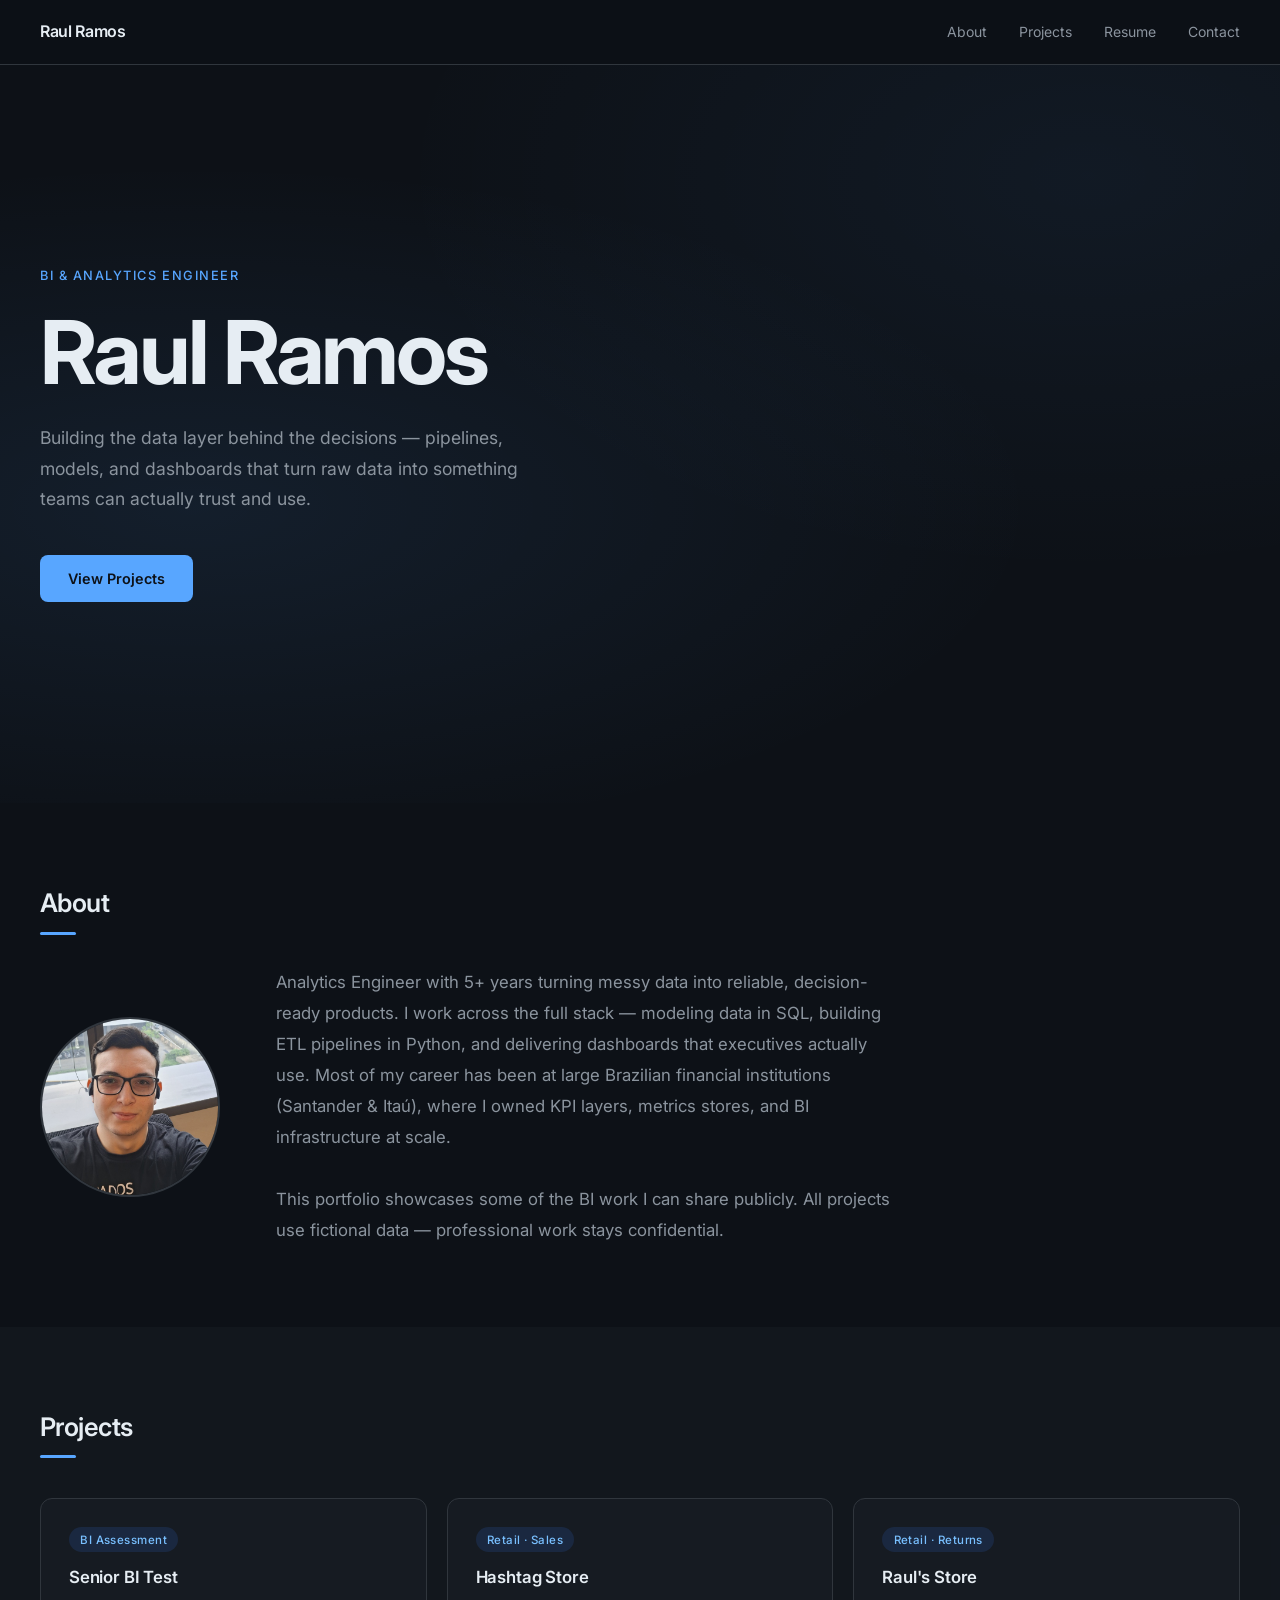
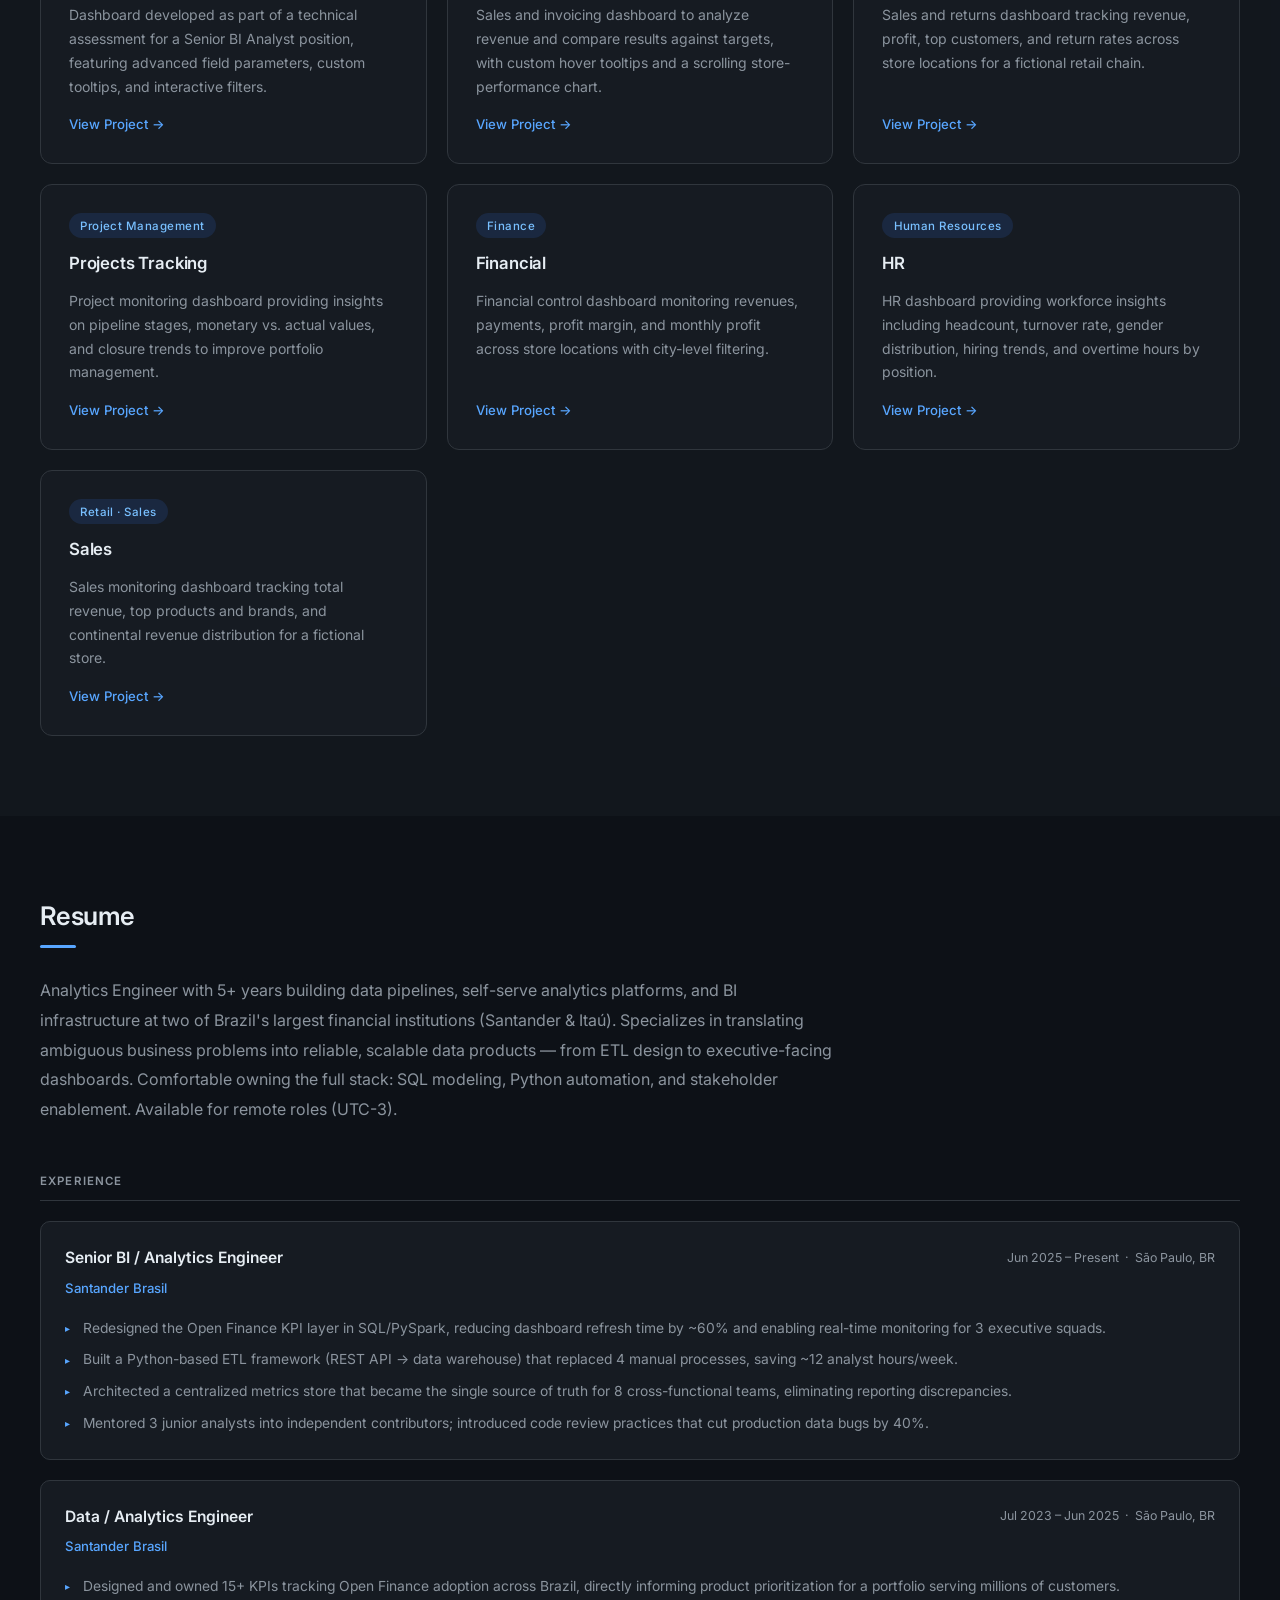
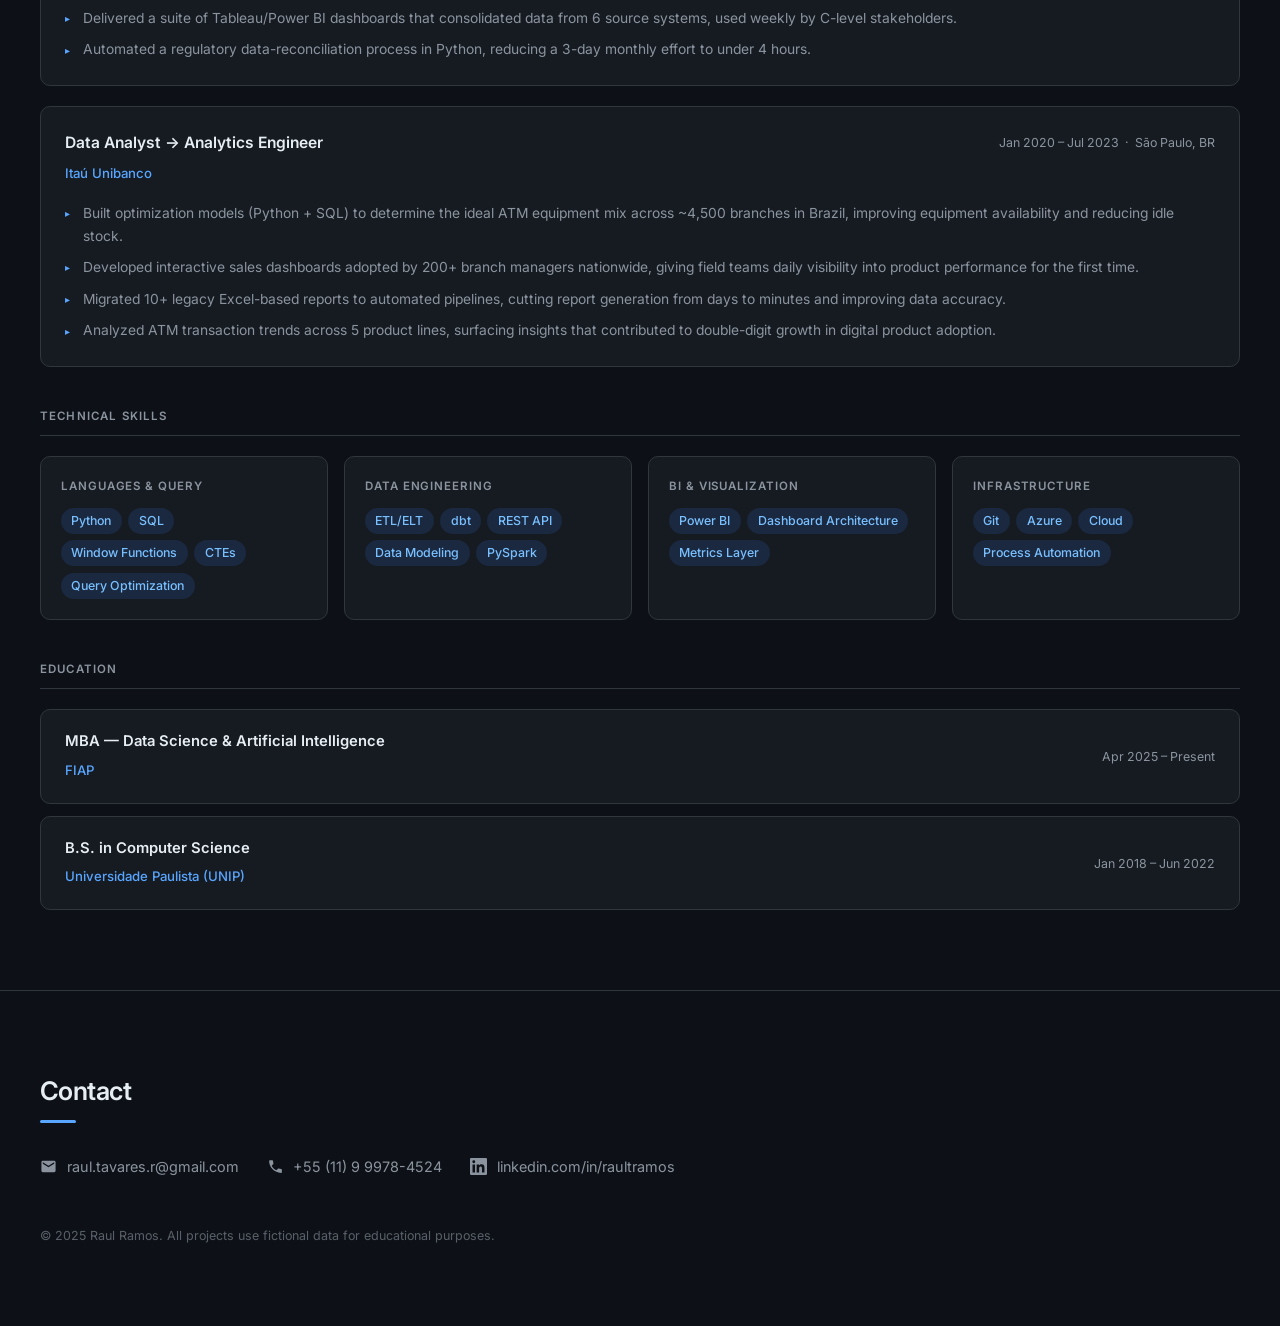
==== index.html @ 721492f2 "Initial portfolio commit" ====
<!DOCTYPE html>
<html lang="en">
<head>
    <meta charset="UTF-8">
    <meta name="viewport" content="width=device-width, initial-scale=1.0">
    <title>Raul Ramos | Data Analyst Portfolio</title>
    <link rel="stylesheet" href="styles.css">
    <link rel="preconnect" href="https://fonts.googleapis.com">
    <link rel="preconnect" href="https://fonts.gstatic.com" crossorigin>
    <link href="https://fonts.googleapis.com/css2?family=Inter:wght@300;400;500;600;700&display=swap" rel="stylesheet">
</head>
<body>

<nav class="navbar">
    <div class="nav-container">
        <a href="index.html" class="nav-logo">Raul Ramos</a>
        <ul class="nav-links">
            <li><a href="#about">About</a></li>
            <li><a href="#projects">Projects</a></li>
            <li><a href="#resume">Resume</a></li>
            <li><a href="#contact">Contact</a></li>
        </ul>
    </div>
</nav>

<section class="hero">
    <div class="hero-content">
        <p class="hero-eyebrow">BI & Analytics Engineer</p>
        <h1 class="hero-title">Raul Ramos</h1>
        <p class="hero-description">
            Building the data layer behind the decisions — pipelines, models, and dashboards
            that turn raw data into something teams can actually trust and use.
        </p>
        <a href="#projects" class="btn-primary">View Projects</a>
    </div>
</section>

<section id="about" class="section">
    <div class="container">
        <h2 class="section-title">About</h2>
        <div class="about-layout">
            <img src="photo.jpg" alt="Raul Ramos" class="about-photo">
            <p class="about-text">
                Analytics Engineer with 5+ years turning messy data into reliable, decision-ready
                products. I work across the full stack — modeling data in SQL, building ETL pipelines
                in Python, and delivering dashboards that executives actually use. Most of my career
                has been at large Brazilian financial institutions (Santander &amp; Itaú), where I
                owned KPI layers, metrics stores, and BI infrastructure at scale.<br><br>
                This portfolio showcases some of the BI work I can share publicly. All projects use
                fictional data — professional work stays confidential.
            </p>
        </div>
    </div>
</section>

<section id="projects" class="section section-alt">
    <div class="container">
        <h2 class="section-title">Projects</h2>
        <div class="projects-grid">

            <a href="projects/senior-bi-test.html" class="project-card">
                <span class="card-tag">BI Assessment</span>
                <h3>Senior BI Test</h3>
                <p>Dashboard developed as part of a technical assessment for a Senior BI Analyst position, featuring advanced field parameters, custom tooltips, and interactive filters.</p>
                <span class="card-link">View Project →</span>
            </a>

            <a href="projects/hashtag-store.html" class="project-card">
                <span class="card-tag">Retail · Sales</span>
                <h3>Hashtag Store</h3>
                <p>Sales and invoicing dashboard to analyze revenue and compare results against targets, with custom hover tooltips and a scrolling store-performance chart.</p>
                <span class="card-link">View Project →</span>
            </a>

            <a href="projects/rauls-store.html" class="project-card">
                <span class="card-tag">Retail · Returns</span>
                <h3>Raul's Store</h3>
                <p>Sales and returns dashboard tracking revenue, profit, top customers, and return rates across store locations for a fictional retail chain.</p>
                <span class="card-link">View Project →</span>
            </a>

            <a href="projects/projects-tracking.html" class="project-card">
                <span class="card-tag">Project Management</span>
                <h3>Projects Tracking</h3>
                <p>Project monitoring dashboard providing insights on pipeline stages, monetary vs. actual values, and closure trends to improve portfolio management.</p>
                <span class="card-link">View Project →</span>
            </a>

            <a href="projects/financial.html" class="project-card">
                <span class="card-tag">Finance</span>
                <h3>Financial</h3>
                <p>Financial control dashboard monitoring revenues, payments, profit margin, and monthly profit across store locations with city-level filtering.</p>
                <span class="card-link">View Project →</span>
            </a>

            <a href="projects/hr.html" class="project-card">
                <span class="card-tag">Human Resources</span>
                <h3>HR</h3>
                <p>HR dashboard providing workforce insights including headcount, turnover rate, gender distribution, hiring trends, and overtime hours by position.</p>
                <span class="card-link">View Project →</span>
            </a>

            <a href="projects/sales.html" class="project-card">
                <span class="card-tag">Retail · Sales</span>
                <h3>Sales</h3>
                <p>Sales monitoring dashboard tracking total revenue, top products and brands, and continental revenue distribution for a fictional store.</p>
                <span class="card-link">View Project →</span>
            </a>

        </div>
    </div>
</section>

<section id="resume" class="section">
    <div class="container">
        <h2 class="section-title">Resume</h2>

        <p class="resume-summary">
            Analytics Engineer with 5+ years building data pipelines, self-serve analytics platforms, and BI infrastructure
            at two of Brazil's largest financial institutions (Santander &amp; Itaú). Specializes in translating ambiguous
            business problems into reliable, scalable data products — from ETL design to executive-facing dashboards.
            Comfortable owning the full stack: SQL modeling, Python automation, and stakeholder enablement.
            Available for remote roles (UTC-3).
        </p>

        <h3 class="resume-subtitle">Experience</h3>
        <div class="timeline">

            <div class="timeline-item">
                <div class="timeline-header">
                    <div>
                        <h4 class="timeline-role">Senior BI / Analytics Engineer</h4>
                        <span class="timeline-company">Santander Brasil</span>
                    </div>
                    <span class="timeline-date">Jun 2025 – Present &nbsp;·&nbsp; São Paulo, BR</span>
                </div>
                <ul class="timeline-bullets">
                    <li>Redesigned the Open Finance KPI layer in SQL/PySpark, reducing dashboard refresh time by ~60% and enabling real-time monitoring for 3 executive squads.</li>
                    <li>Built a Python-based ETL framework (REST API → data warehouse) that replaced 4 manual processes, saving ~12 analyst hours/week.</li>
                    <li>Architected a centralized metrics store that became the single source of truth for 8 cross-functional teams, eliminating reporting discrepancies.</li>
                    <li>Mentored 3 junior analysts into independent contributors; introduced code review practices that cut production data bugs by 40%.</li>
                </ul>
            </div>

            <div class="timeline-item">
                <div class="timeline-header">
                    <div>
                        <h4 class="timeline-role">Data / Analytics Engineer</h4>
                        <span class="timeline-company">Santander Brasil</span>
                    </div>
                    <span class="timeline-date">Jul 2023 – Jun 2025 &nbsp;·&nbsp; São Paulo, BR</span>
                </div>
                <ul class="timeline-bullets">
                    <li>Designed and owned 15+ KPIs tracking Open Finance adoption across Brazil, directly informing product prioritization for a portfolio serving millions of customers.</li>
                    <li>Delivered a suite of Tableau/Power BI dashboards that consolidated data from 6 source systems, used weekly by C-level stakeholders.</li>
                    <li>Automated a regulatory data-reconciliation process in Python, reducing a 3-day monthly effort to under 4 hours.</li>
                </ul>
            </div>

            <div class="timeline-item">
                <div class="timeline-header">
                    <div>
                        <h4 class="timeline-role">Data Analyst → Analytics Engineer</h4>
                        <span class="timeline-company">Itaú Unibanco</span>
                    </div>
                    <span class="timeline-date">Jan 2020 – Jul 2023 &nbsp;·&nbsp; São Paulo, BR</span>
                </div>
                <ul class="timeline-bullets">
                    <li>Built optimization models (Python + SQL) to determine the ideal ATM equipment mix across ~4,500 branches in Brazil, improving equipment availability and reducing idle stock.</li>
                    <li>Developed interactive sales dashboards adopted by 200+ branch managers nationwide, giving field teams daily visibility into product performance for the first time.</li>
                    <li>Migrated 10+ legacy Excel-based reports to automated pipelines, cutting report generation from days to minutes and improving data accuracy.</li>
                    <li>Analyzed ATM transaction trends across 5 product lines, surfacing insights that contributed to double-digit growth in digital product adoption.</li>
                </ul>
            </div>

        </div>

        <h3 class="resume-subtitle">Technical Skills</h3>
        <div class="skills-grid">
            <div class="skill-category">
                <span class="skill-label">Languages & Query</span>
                <div class="skill-tags">
                    <span class="skill-tag">Python</span>
                    <span class="skill-tag">SQL</span>
                    <span class="skill-tag">Window Functions</span>
                    <span class="skill-tag">CTEs</span>
                    <span class="skill-tag">Query Optimization</span>
                </div>
            </div>
            <div class="skill-category">
                <span class="skill-label">Data Engineering</span>
                <div class="skill-tags">
                    <span class="skill-tag">ETL/ELT</span>
                    <span class="skill-tag">dbt</span>
                    <span class="skill-tag">REST API</span>
                    <span class="skill-tag">Data Modeling</span>
                    <span class="skill-tag">PySpark</span>
                </div>
            </div>
            <div class="skill-category">
                <span class="skill-label">BI & Visualization</span>
                <div class="skill-tags">
                    <span class="skill-tag">Power BI</span>
                    <span class="skill-tag">Dashboard Architecture</span>
                    <span class="skill-tag">Metrics Layer</span>
                </div>
            </div>
            <div class="skill-category">
                <span class="skill-label">Infrastructure</span>
                <div class="skill-tags">
                    <span class="skill-tag">Git</span>
                    <span class="skill-tag">Azure</span>
                    <span class="skill-tag">Cloud</span>
                    <span class="skill-tag">Process Automation</span>
                </div>
            </div>
        </div>

        <h3 class="resume-subtitle">Education</h3>
        <div class="education-list">
            <div class="education-item">
                <div>
                    <h4>MBA — Data Science & Artificial Intelligence</h4>
                    <span class="timeline-company">FIAP</span>
                </div>
                <span class="timeline-date">Apr 2025 – Present</span>
            </div>
            <div class="education-item">
                <div>
                    <h4>B.S. in Computer Science</h4>
                    <span class="timeline-company">Universidade Paulista (UNIP)</span>
                </div>
                <span class="timeline-date">Jan 2018 – Jun 2022</span>
            </div>
        </div>

    </div>
</section>

<section id="contact" class="contact-section">
    <div class="container">
        <h2 class="section-title">Contact</h2>
        <div class="contact-links">

            <a href="mailto:raul.tavares.r@gmail.com" class="contact-item">
                <svg viewBox="0 0 24 24"><path d="M20 4H4c-1.1 0-2 .9-2 2v12c0 1.1.9 2 2 2h16c1.1 0 2-.9 2-2V6c0-1.1-.9-2-2-2zm0 4-8 5-8-5V6l8 5 8-5v2z"/></svg>
                raul.tavares.r@gmail.com
            </a>

            <a href="tel:+5511999784524" class="contact-item">
                <svg viewBox="0 0 24 24"><path d="M6.62 10.79c1.44 2.83 3.76 5.14 6.59 6.59l2.2-2.2c.27-.27.67-.36 1.02-.24 1.12.37 2.33.57 3.57.57.55 0 1 .45 1 1V20c0 .55-.45 1-1 1-9.39 0-17-7.61-17-17 0-.55.45-1 1-1h3.5c.55 0 1 .45 1 1 0 1.25.2 2.45.57 3.57.11.35.03.74-.25 1.02l-2.2 2.2z"/></svg>
                +55 (11) 9 9978-4524
            </a>

            <a href="https://www.linkedin.com/in/raultramos" target="_blank" rel="noopener" class="contact-item">
                <svg viewBox="0 0 24 24"><path d="M20.447 20.452h-3.554v-5.569c0-1.328-.027-3.037-1.852-3.037-1.853 0-2.136 1.445-2.136 2.939v5.667H9.351V9h3.414v1.561h.046c.477-.9 1.637-1.85 3.37-1.85 3.601 0 4.267 2.37 4.267 5.455v6.286zM5.337 7.433a2.062 2.062 0 0 1-2.063-2.065 2.064 2.064 0 1 1 2.063 2.065zm1.782 13.019H3.555V9h3.564v11.452zM22.225 0H1.771C.792 0 0 .774 0 1.729v20.542C0 23.227.792 24 1.771 24h20.451C23.2 24 24 23.227 24 22.271V1.729C24 .774 23.2 0 22.222 0h.003z"/></svg>
                linkedin.com/in/raultramos
            </a>

        </div>
        <p class="footer-copy">© 2025 Raul Ramos. All projects use fictional data for educational purposes.</p>
    </div>
</section>

</body>
</html>
---- styles.css ----
:root {
    --bg: #0d1117;
    --bg-card: #161b22;
    --bg-card-hover: #1c2128;
    --accent: #58a6ff;
    --accent-glow: rgba(88, 166, 255, 0.12);
    --text: #e6edf3;
    --text-muted: #8b949e;
    --border: #30363d;
    --tag-bg: #1a2840;
    --tag-text: #79c0ff;
}

* { margin: 0; padding: 0; box-sizing: border-box; }

body {
    background: var(--bg);
    color: var(--text);
    font-family: 'Inter', -apple-system, BlinkMacSystemFont, sans-serif;
    line-height: 1.6;
}

/* ── Navbar ── */
.navbar {
    position: sticky;
    top: 0;
    z-index: 100;
    background: rgba(13, 17, 23, 0.88);
    backdrop-filter: blur(14px);
    border-bottom: 1px solid var(--border);
    padding: 0 2rem;
}

.nav-container {
    max-width: 1200px;
    margin: 0 auto;
    display: flex;
    align-items: center;
    justify-content: space-between;
    height: 64px;
}

.nav-logo {
    font-size: 1rem;
    font-weight: 600;
    color: var(--text);
    text-decoration: none;
    letter-spacing: -0.02em;
}

.nav-links { display: flex; gap: 2rem; list-style: none; }

.nav-links a {
    color: var(--text-muted);
    text-decoration: none;
    font-size: 0.875rem;
    transition: color 0.2s;
}
.nav-links a:hover { color: var(--text); }

/* ── Hero ── */
.hero {
    min-height: 82vh;
    display: flex;
    align-items: center;
    padding: 5rem 2rem;
    background:
        radial-gradient(ellipse at 15% 60%, rgba(88,166,255,0.09) 0%, transparent 55%),
        radial-gradient(ellipse at 85% 15%, rgba(88,166,255,0.06) 0%, transparent 45%);
}

.hero-content { max-width: 1200px; margin: 0 auto; width: 100%; }

.hero-eyebrow {
    color: var(--accent);
    font-size: 0.8rem;
    font-weight: 500;
    letter-spacing: 0.12em;
    text-transform: uppercase;
    margin-bottom: 1.25rem;
}

.hero-title {
    font-size: clamp(2.8rem, 7vw, 5.5rem);
    font-weight: 700;
    letter-spacing: -0.035em;
    line-height: 1.05;
    margin-bottom: 1.5rem;
}

.hero-description {
    color: var(--text-muted);
    font-size: 1.1rem;
    max-width: 520px;
    line-height: 1.75;
    margin-bottom: 2.5rem;
}

.btn-primary {
    display: inline-block;
    background: var(--accent);
    color: #0d1117;
    padding: 0.75rem 1.75rem;
    border-radius: 8px;
    font-weight: 600;
    text-decoration: none;
    font-size: 0.9rem;
    transition: opacity 0.2s, transform 0.2s;
}
.btn-primary:hover { opacity: 0.85; transform: translateY(-2px); }

/* ── Sections ── */
.section { padding: 5rem 2rem; }
.section-alt { background: rgba(22, 27, 34, 0.6); }

.container { max-width: 1200px; margin: 0 auto; }

.section-title {
    font-size: 1.6rem;
    font-weight: 600;
    letter-spacing: -0.02em;
    margin-bottom: 0.6rem;
}

.section-title::after {
    content: '';
    display: block;
    width: 36px;
    height: 3px;
    background: var(--accent);
    margin-top: 0.5rem;
    border-radius: 2px;
}

.about-layout {
    display: flex;
    align-items: center;
    gap: 3.5rem;
    margin-top: 2rem;
}

.about-photo {
    width: 180px;
    height: 180px;
    border-radius: 50%;
    object-fit: cover;
    object-position: center 30%;
    border: 2px solid var(--border);
    flex-shrink: 0;
}

.about-text {
    color: var(--text-muted);
    font-size: 1.05rem;
    max-width: 620px;
    line-height: 1.85;
}

@media (max-width: 600px) {
    .about-layout { flex-direction: column; gap: 1.5rem; }
    .about-photo { width: 140px; height: 140px; }
}

/* ── Projects Grid ── */
.projects-grid {
    display: grid;
    grid-template-columns: repeat(auto-fill, minmax(340px, 1fr));
    gap: 1.25rem;
    margin-top: 2.5rem;
}

.project-card {
    background: var(--bg-card);
    border: 1px solid var(--border);
    border-radius: 12px;
    padding: 1.75rem;
    text-decoration: none;
    color: inherit;
    display: flex;
    flex-direction: column;
    gap: 0.75rem;
    transition: border-color 0.2s, background 0.2s, transform 0.2s, box-shadow 0.2s;
}
.project-card:hover {
    border-color: var(--accent);
    background: var(--bg-card-hover);
    transform: translateY(-3px);
    box-shadow: 0 8px 32px var(--accent-glow);
}

.card-tag {
    display: inline-block;
    background: var(--tag-bg);
    color: var(--tag-text);
    font-size: 0.72rem;
    font-weight: 500;
    padding: 0.2rem 0.7rem;
    border-radius: 20px;
    letter-spacing: 0.04em;
    width: fit-content;
}

.project-card h3 {
    font-size: 1.05rem;
    font-weight: 600;
    letter-spacing: -0.01em;
}

.project-card p {
    color: var(--text-muted);
    font-size: 0.875rem;
    line-height: 1.7;
    flex: 1;
}

.card-link {
    color: var(--accent);
    font-size: 0.825rem;
    font-weight: 500;
    margin-top: 0.25rem;
}

/* ── Contact / Footer ── */
.contact-section {
    padding: 5rem 2rem;
    border-top: 1px solid var(--border);
}

.contact-links {
    display: flex;
    gap: 1.75rem;
    flex-wrap: wrap;
    margin-top: 2rem;
}

.contact-item {
    display: flex;
    align-items: center;
    gap: 0.6rem;
    color: var(--text-muted);
    text-decoration: none;
    font-size: 0.9rem;
    transition: color 0.2s;
}
.contact-item:hover { color: var(--accent); }

.contact-item svg { width: 17px; height: 17px; fill: currentColor; flex-shrink: 0; }

.footer-copy {
    margin-top: 3rem;
    color: var(--text-muted);
    font-size: 0.78rem;
    opacity: 0.6;
}

/* ── Project Pages ── */
.project-hero {
    padding: 3.5rem 2rem 3rem;
    border-bottom: 1px solid var(--border);
}

.back-link {
    display: inline-flex;
    align-items: center;
    gap: 0.4rem;
    color: var(--text-muted);
    text-decoration: none;
    font-size: 0.825rem;
    margin-bottom: 2rem;
    transition: color 0.2s;
}
.back-link:hover { color: var(--accent); }

.project-tags { display: flex; gap: 0.5rem; flex-wrap: wrap; margin-bottom: 1rem; }

.project-title {
    font-size: clamp(1.75rem, 4vw, 3rem);
    font-weight: 700;
    letter-spacing: -0.03em;
    line-height: 1.15;
    margin-bottom: 1.25rem;
}

.project-description {
    color: var(--text-muted);
    font-size: 1rem;
    max-width: 680px;
    line-height: 1.8;
}

.features-section { padding: 3rem 2rem; }

.features-grid {
    display: grid;
    grid-template-columns: repeat(auto-fill, minmax(230px, 1fr));
    gap: 0.75rem;
    margin-top: 1.5rem;
}

.feature-item {
    background: var(--bg-card);
    border: 1px solid var(--border);
    border-radius: 8px;
    padding: 0.875rem 1.25rem;
    font-size: 0.855rem;
    color: var(--text-muted);
    display: flex;
    align-items: center;
    gap: 0.75rem;
}

.feature-dot {
    width: 6px;
    height: 6px;
    background: var(--accent);
    border-radius: 50%;
    flex-shrink: 0;
}

.dashboard-section { padding: 3rem 2rem 5rem; }

.dashboard-wrapper {
    width: 100%;
    background: var(--bg-card);
    border: 1px solid var(--border);
    border-radius: 12px;
    overflow: hidden;
    margin-top: 1.5rem;
}

.dashboard-wrapper iframe {
    width: 100%;
    height: 720px;
    border: none;
    display: block;
}

/* ── Responsive ── */
/* ── Site Footer (project pages) ── */
.site-footer {
    padding: 2.5rem 2rem;
    border-top: 1px solid var(--border);
}

.footer-links {
    display: flex;
    gap: 1.75rem;
    flex-wrap: wrap;
    margin-bottom: 1rem;
}

/* ── Resume ── */
.resume-summary {
    color: var(--text-muted);
    font-size: 1rem;
    line-height: 1.85;
    max-width: 800px;
    margin: 1.75rem 0 3rem;
}

.resume-subtitle {
    font-size: 0.72rem;
    font-weight: 600;
    color: var(--text-muted);
    text-transform: uppercase;
    letter-spacing: 0.1em;
    margin: 2.5rem 0 1.25rem;
    padding-bottom: 0.6rem;
    border-bottom: 1px solid var(--border);
}

.timeline { display: flex; flex-direction: column; gap: 1.25rem; }

.timeline-item {
    background: var(--bg-card);
    border: 1px solid var(--border);
    border-radius: 10px;
    padding: 1.5rem;
}

.timeline-header {
    display: flex;
    justify-content: space-between;
    align-items: flex-start;
    gap: 1rem;
    margin-bottom: 1rem;
    flex-wrap: wrap;
}

.timeline-role {
    font-size: 0.975rem;
    font-weight: 600;
    margin-bottom: 0.25rem;
}

.timeline-company {
    color: var(--accent);
    font-size: 0.825rem;
    font-weight: 500;
}

.timeline-date {
    color: var(--text-muted);
    font-size: 0.775rem;
    white-space: nowrap;
    padding-top: 0.1rem;
}

.timeline-bullets {
    list-style: none;
    display: flex;
    flex-direction: column;
    gap: 0.55rem;
}

.timeline-bullets li {
    color: var(--text-muted);
    font-size: 0.865rem;
    line-height: 1.65;
    padding-left: 1.1rem;
    position: relative;
}

.timeline-bullets li::before {
    content: '▸';
    position: absolute;
    left: 0;
    color: var(--accent);
    font-size: 0.65rem;
    top: 0.2rem;
}

.skills-grid {
    display: grid;
    grid-template-columns: repeat(auto-fill, minmax(260px, 1fr));
    gap: 1rem;
}

.skill-category {
    background: var(--bg-card);
    border: 1px solid var(--border);
    border-radius: 10px;
    padding: 1.25rem;
}

.skill-label {
    display: block;
    font-size: 0.72rem;
    font-weight: 600;
    color: var(--text-muted);
    text-transform: uppercase;
    letter-spacing: 0.08em;
    margin-bottom: 0.75rem;
}

.skill-tags { display: flex; flex-wrap: wrap; gap: 0.4rem; }

.skill-tag {
    background: var(--tag-bg);
    color: var(--tag-text);
    font-size: 0.775rem;
    font-weight: 500;
    padding: 0.2rem 0.65rem;
    border-radius: 20px;
}

.education-list { display: flex; flex-direction: column; gap: 0.75rem; }

.education-item {
    background: var(--bg-card);
    border: 1px solid var(--border);
    border-radius: 10px;
    padding: 1.25rem 1.5rem;
    display: flex;
    justify-content: space-between;
    align-items: center;
    flex-wrap: wrap;
    gap: 0.5rem;
}

.education-item h4 {
    font-size: 0.925rem;
    font-weight: 600;
    margin-bottom: 0.2rem;
}

/* ── Responsive ── */
@media (max-width: 768px) {
    .nav-links { display: none; }
    .projects-grid { grid-template-columns: 1fr; }
    .hero { min-height: 65vh; }
    .contact-links { flex-direction: column; }
    .footer-links { flex-direction: column; }
    .dashboard-wrapper iframe { height: 480px; }
    .timeline-header { flex-direction: column; }
    .education-item { flex-direction: column; align-items: flex-start; }
}
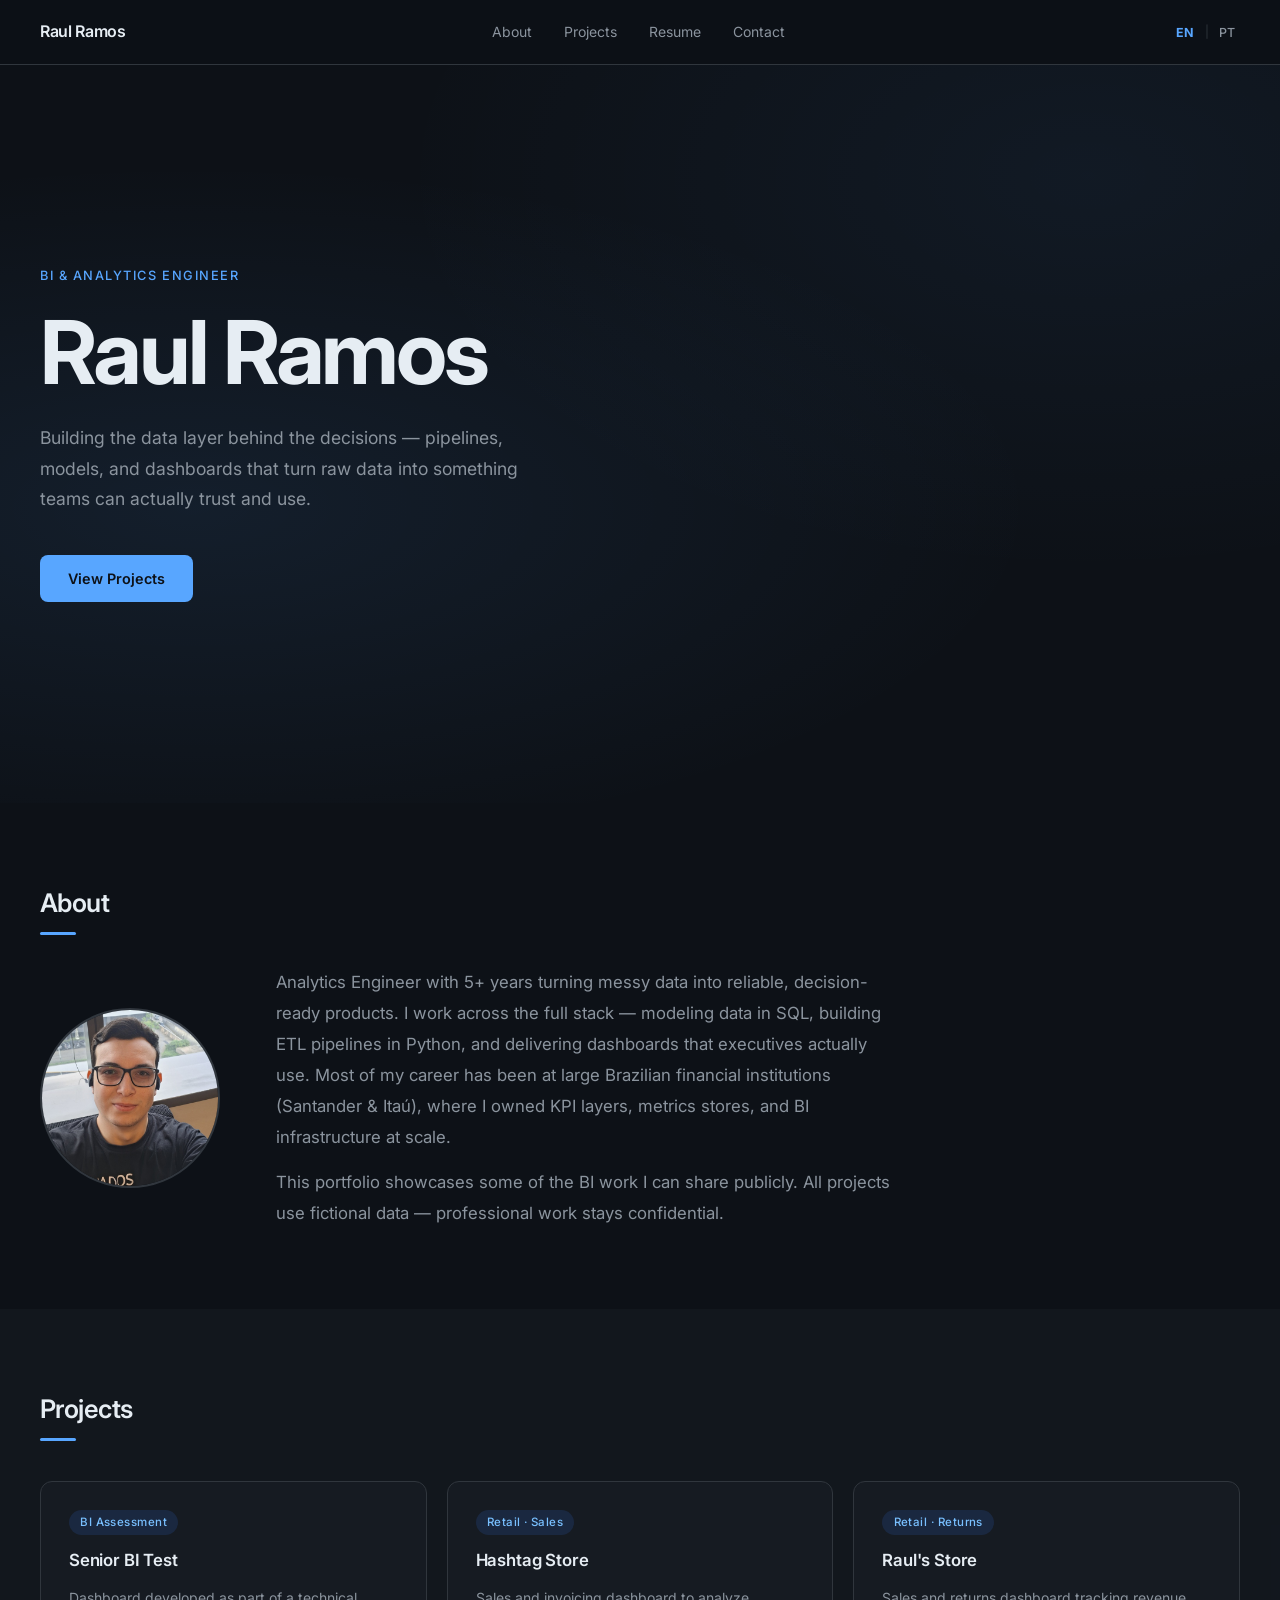
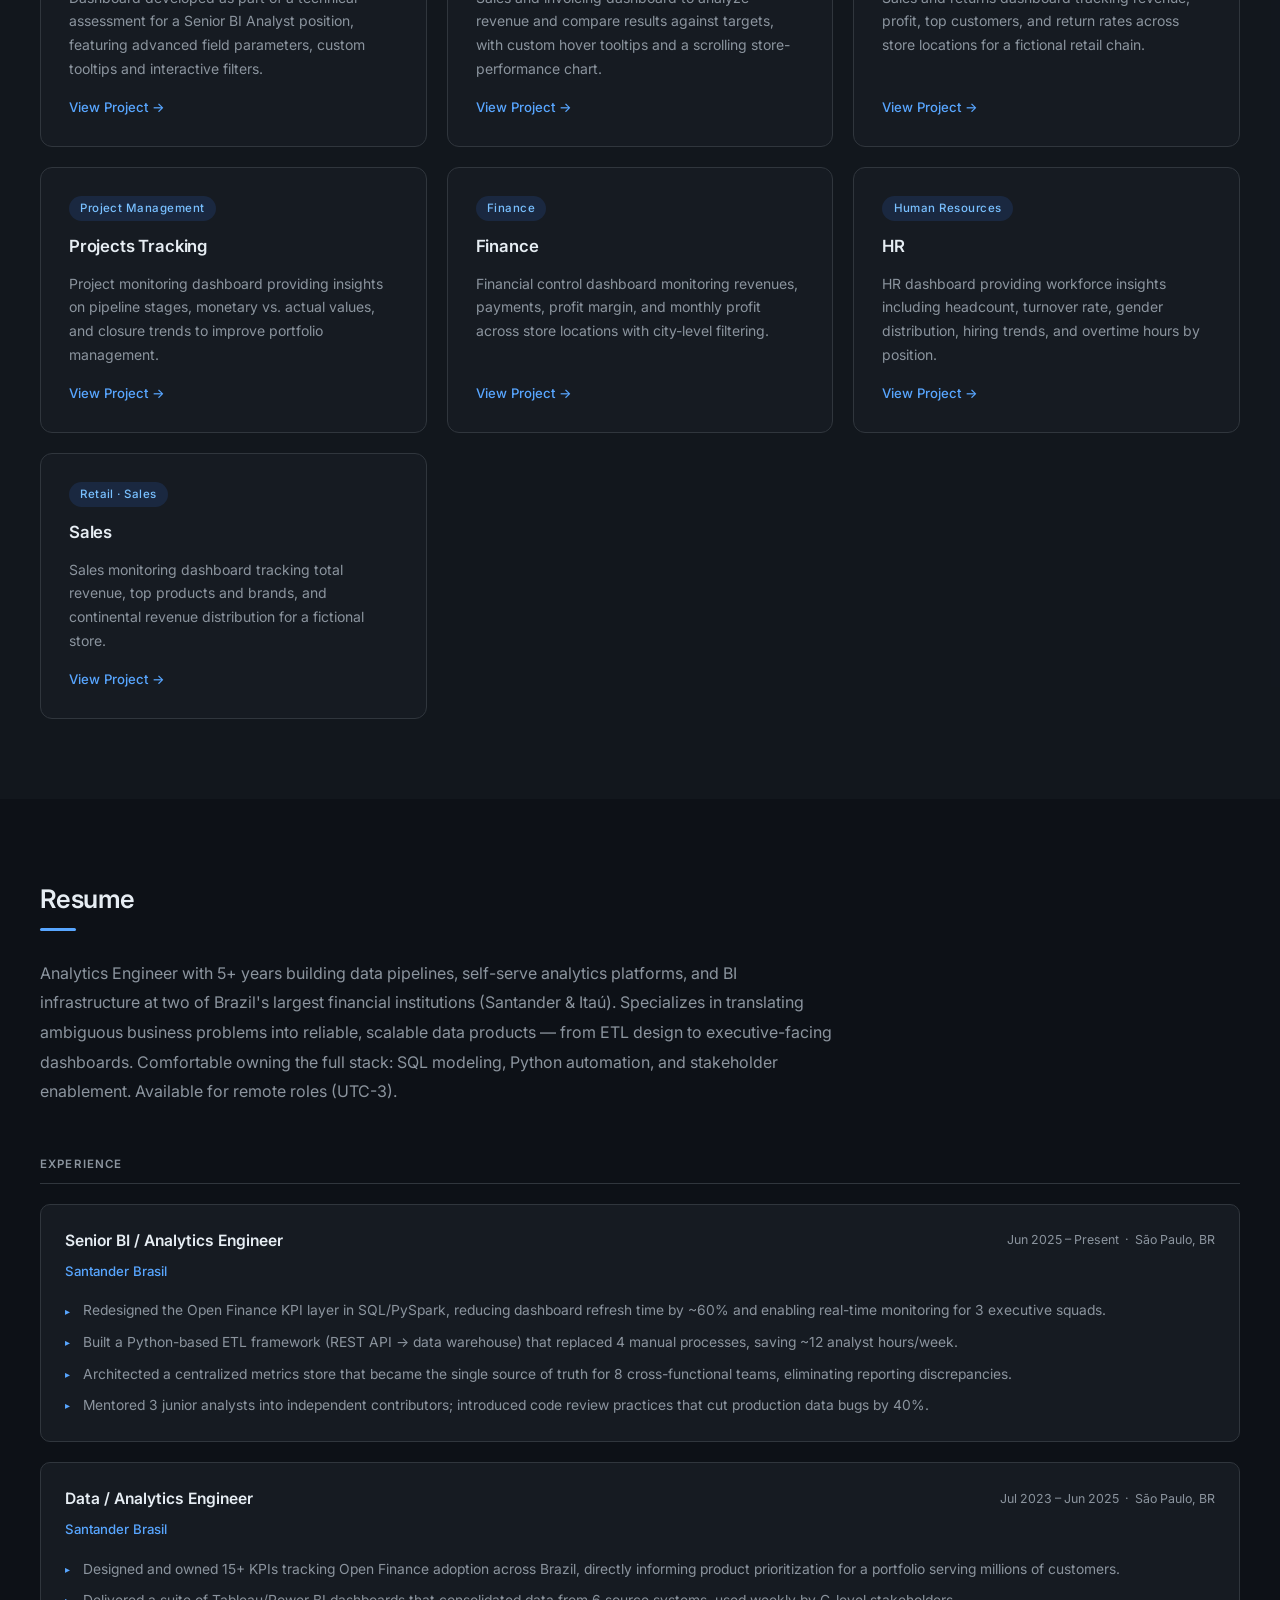
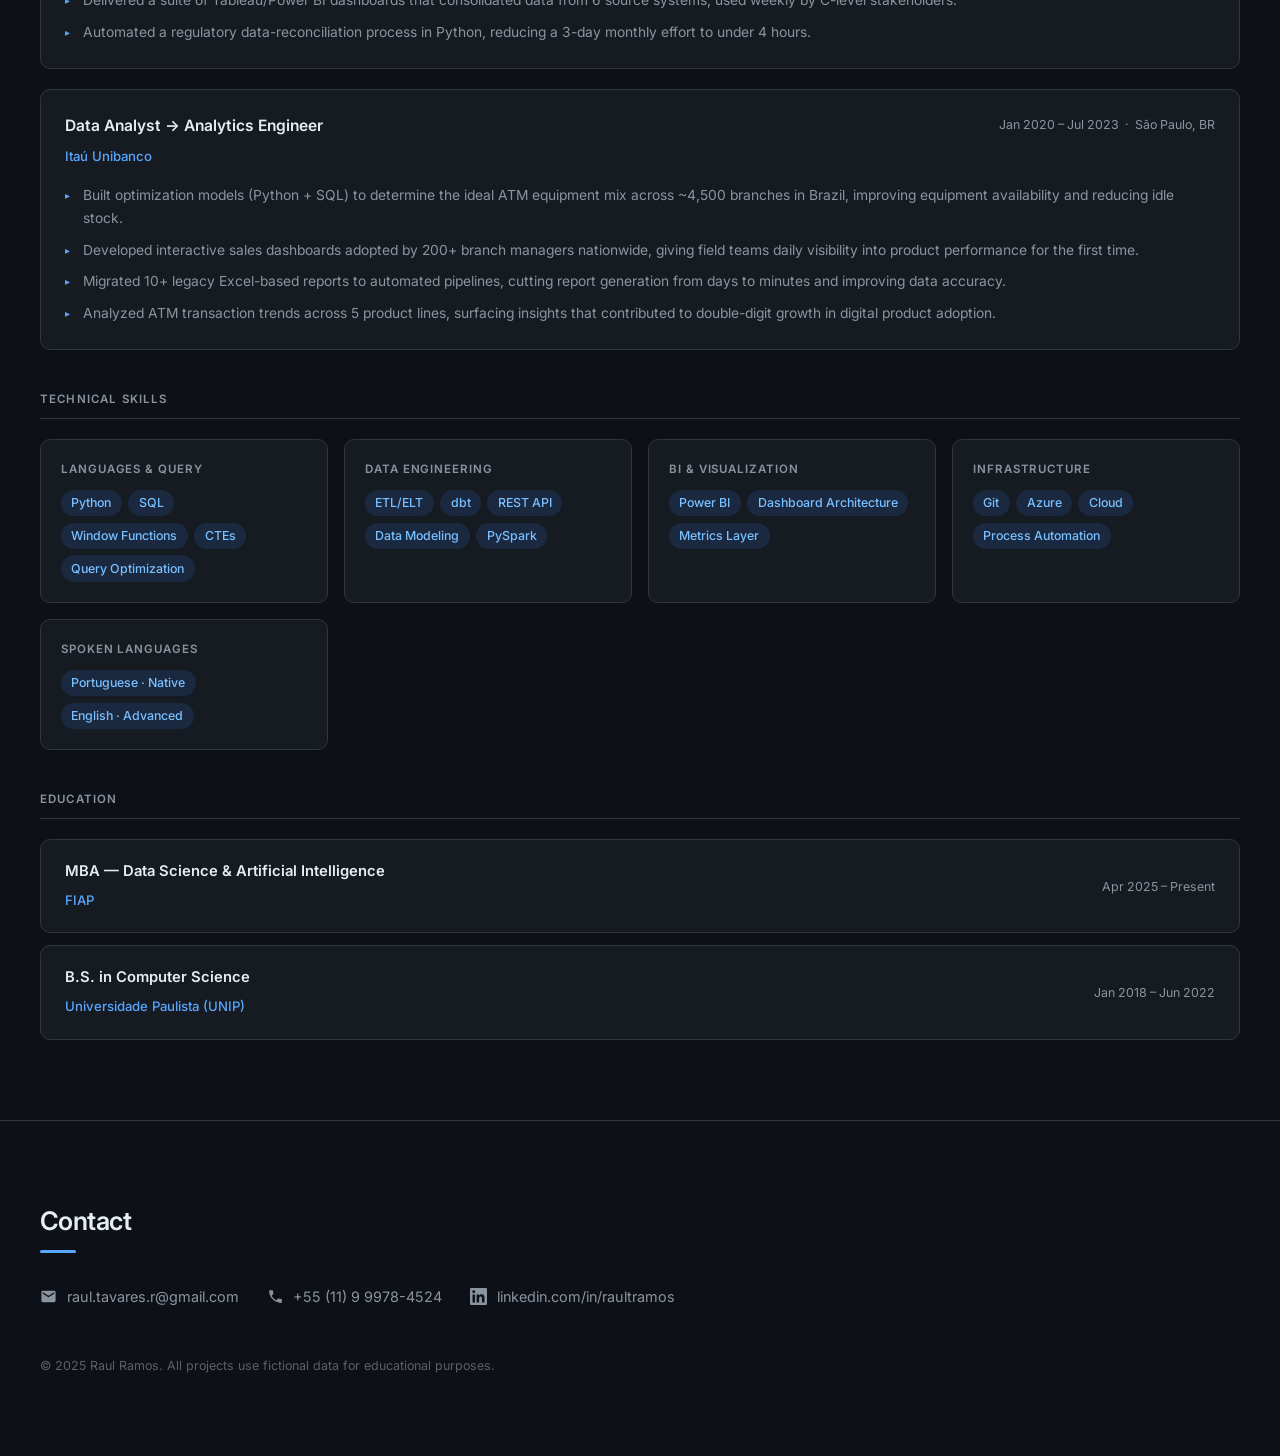
==== commit 32fdf736: "Add language switcher (EN/PT), spoken languages skill, favicon" ====
--- a/index.html
+++ b/index.html
@@ -4,6 +4,7 @@
     <meta charset="UTF-8">
     <meta name="viewport" content="width=device-width, initial-scale=1.0">
     <title>Raul Ramos | Data Analyst Portfolio</title>
+    <link rel="icon" type="image/svg+xml" href="favicon.svg">
     <link rel="stylesheet" href="styles.css">
     <link rel="preconnect" href="https://fonts.googleapis.com">
     <link rel="preconnect" href="https://fonts.gstatic.com" crossorigin>
@@ -15,96 +16,105 @@
     <div class="nav-container">
         <a href="index.html" class="nav-logo">Raul Ramos</a>
         <ul class="nav-links">
-            <li><a href="#about">About</a></li>
-            <li><a href="#projects">Projects</a></li>
-            <li><a href="#resume">Resume</a></li>
-            <li><a href="#contact">Contact</a></li>
+            <li><a href="#about" data-i18n="nav.about">About</a></li>
+            <li><a href="#projects" data-i18n="nav.projects">Projects</a></li>
+            <li><a href="#resume" data-i18n="nav.resume">Resume</a></li>
+            <li><a href="#contact" data-i18n="nav.contact">Contact</a></li>
         </ul>
+        <div class="lang-switcher">
+            <button class="lang-opt active" data-lang="en" onclick="setLang('en')">EN</button>
+            <span class="lang-sep">|</span>
+            <button class="lang-opt" data-lang="pt" onclick="setLang('pt')">PT</button>
+        </div>
     </div>
 </nav>
 
 <section class="hero">
     <div class="hero-content">
-        <p class="hero-eyebrow">BI & Analytics Engineer</p>
+        <p class="hero-eyebrow" data-i18n="hero.eyebrow">BI & Analytics Engineer</p>
         <h1 class="hero-title">Raul Ramos</h1>
-        <p class="hero-description">
+        <p class="hero-description" data-i18n="hero.description">
             Building the data layer behind the decisions — pipelines, models, and dashboards
             that turn raw data into something teams can actually trust and use.
         </p>
-        <a href="#projects" class="btn-primary">View Projects</a>
+        <a href="#projects" class="btn-primary" data-i18n="hero.cta">View Projects</a>
     </div>
 </section>
 
 <section id="about" class="section">
     <div class="container">
-        <h2 class="section-title">About</h2>
+        <h2 class="section-title" data-i18n="about.title">About</h2>
         <div class="about-layout">
             <img src="photo.jpg" alt="Raul Ramos" class="about-photo">
-            <p class="about-text">
-                Analytics Engineer with 5+ years turning messy data into reliable, decision-ready
-                products. I work across the full stack — modeling data in SQL, building ETL pipelines
-                in Python, and delivering dashboards that executives actually use. Most of my career
-                has been at large Brazilian financial institutions (Santander &amp; Itaú), where I
-                owned KPI layers, metrics stores, and BI infrastructure at scale.<br><br>
-                This portfolio showcases some of the BI work I can share publicly. All projects use
-                fictional data — professional work stays confidential.
-            </p>
+            <div class="about-body">
+                <p class="about-text" data-i18n="about.p1">
+                    Analytics Engineer with 5+ years turning messy data into reliable, decision-ready
+                    products. I work across the full stack — modeling data in SQL, building ETL pipelines
+                    in Python, and delivering dashboards that executives actually use. Most of my career
+                    has been at large Brazilian financial institutions (Santander &amp; Itaú), where I
+                    owned KPI layers, metrics stores, and BI infrastructure at scale.
+                </p>
+                <p class="about-text about-text-2" data-i18n="about.p2">
+                    This portfolio showcases some of the BI work I can share publicly. All projects use
+                    fictional data — professional work stays confidential.
+                </p>
+            </div>
         </div>
     </div>
 </section>
 
 <section id="projects" class="section section-alt">
     <div class="container">
-        <h2 class="section-title">Projects</h2>
+        <h2 class="section-title" data-i18n="projects.title">Projects</h2>
         <div class="projects-grid">
 
             <a href="projects/senior-bi-test.html" class="project-card">
-                <span class="card-tag">BI Assessment</span>
+                <span class="card-tag" data-i18n="card.sbi.tag">BI Assessment</span>
                 <h3>Senior BI Test</h3>
-                <p>Dashboard developed as part of a technical assessment for a Senior BI Analyst position, featuring advanced field parameters, custom tooltips, and interactive filters.</p>
-                <span class="card-link">View Project →</span>
+                <p data-i18n="card.sbi.desc">Dashboard developed as part of a technical assessment for a Senior BI Analyst position, featuring advanced field parameters, custom tooltips and interactive filters.</p>
+                <span class="card-link" data-i18n="card.viewmore">View Project →</span>
             </a>
 
             <a href="projects/hashtag-store.html" class="project-card">
-                <span class="card-tag">Retail · Sales</span>
+                <span class="card-tag" data-i18n="card.hashtag.tag">Retail · Sales</span>
                 <h3>Hashtag Store</h3>
-                <p>Sales and invoicing dashboard to analyze revenue and compare results against targets, with custom hover tooltips and a scrolling store-performance chart.</p>
-                <span class="card-link">View Project →</span>
+                <p data-i18n="card.hashtag.desc">Sales and invoicing dashboard to analyze revenue and compare results against targets, with custom hover tooltips and a scrolling store-performance chart.</p>
+                <span class="card-link" data-i18n="card.viewmore">View Project →</span>
             </a>
 
             <a href="projects/rauls-store.html" class="project-card">
-                <span class="card-tag">Retail · Returns</span>
+                <span class="card-tag" data-i18n="card.rauls.tag">Retail · Returns</span>
                 <h3>Raul's Store</h3>
-                <p>Sales and returns dashboard tracking revenue, profit, top customers, and return rates across store locations for a fictional retail chain.</p>
-                <span class="card-link">View Project →</span>
+                <p data-i18n="card.rauls.desc">Sales and returns dashboard tracking revenue, profit, top customers, and return rates across store locations for a fictional retail chain.</p>
+                <span class="card-link" data-i18n="card.viewmore">View Project →</span>
             </a>
 
             <a href="projects/projects-tracking.html" class="project-card">
-                <span class="card-tag">Project Management</span>
-                <h3>Projects Tracking</h3>
-                <p>Project monitoring dashboard providing insights on pipeline stages, monetary vs. actual values, and closure trends to improve portfolio management.</p>
-                <span class="card-link">View Project →</span>
+                <span class="card-tag" data-i18n="card.tracking.tag">Project Management</span>
+                <h3 data-i18n="card.tracking.title">Projects Tracking</h3>
+                <p data-i18n="card.tracking.desc">Project monitoring dashboard providing insights on pipeline stages, monetary vs. actual values, and closure trends to improve portfolio management.</p>
+                <span class="card-link" data-i18n="card.viewmore">View Project →</span>
             </a>
 
             <a href="projects/financial.html" class="project-card">
-                <span class="card-tag">Finance</span>
-                <h3>Financial</h3>
-                <p>Financial control dashboard monitoring revenues, payments, profit margin, and monthly profit across store locations with city-level filtering.</p>
-                <span class="card-link">View Project →</span>
+                <span class="card-tag" data-i18n="card.financial.tag">Finance</span>
+                <h3 data-i18n="card.financial.tag">Financial</h3>
+                <p data-i18n="card.financial.desc">Financial control dashboard monitoring revenues, payments, profit margin, and monthly profit across store locations with city-level filtering.</p>
+                <span class="card-link" data-i18n="card.viewmore">View Project →</span>
             </a>
 
             <a href="projects/hr.html" class="project-card">
-                <span class="card-tag">Human Resources</span>
+                <span class="card-tag" data-i18n="card.hr.tag">Human Resources</span>
                 <h3>HR</h3>
-                <p>HR dashboard providing workforce insights including headcount, turnover rate, gender distribution, hiring trends, and overtime hours by position.</p>
-                <span class="card-link">View Project →</span>
+                <p data-i18n="card.hr.desc">HR dashboard providing workforce insights including headcount, turnover rate, gender distribution, hiring trends, and overtime hours by position.</p>
+                <span class="card-link" data-i18n="card.viewmore">View Project →</span>
             </a>
 
             <a href="projects/sales.html" class="project-card">
-                <span class="card-tag">Retail · Sales</span>
+                <span class="card-tag" data-i18n="card.sales.tag">Retail · Sales</span>
                 <h3>Sales</h3>
-                <p>Sales monitoring dashboard tracking total revenue, top products and brands, and continental revenue distribution for a fictional store.</p>
-                <span class="card-link">View Project →</span>
+                <p data-i18n="card.sales.desc">Sales monitoring dashboard tracking total revenue, top products and brands, and continental revenue distribution for a fictional store.</p>
+                <span class="card-link" data-i18n="card.viewmore">View Project →</span>
             </a>
 
         </div>
@@ -113,9 +123,9 @@
 
 <section id="resume" class="section">
     <div class="container">
-        <h2 class="section-title">Resume</h2>
-
-        <p class="resume-summary">
+        <h2 class="section-title" data-i18n="resume.title">Resume</h2>
+
+        <p class="resume-summary" data-i18n="resume.summary">
             Analytics Engineer with 5+ years building data pipelines, self-serve analytics platforms, and BI infrastructure
             at two of Brazil's largest financial institutions (Santander &amp; Itaú). Specializes in translating ambiguous
             business problems into reliable, scalable data products — from ETL design to executive-facing dashboards.
@@ -123,7 +133,7 @@
             Available for remote roles (UTC-3).
         </p>
 
-        <h3 class="resume-subtitle">Experience</h3>
+        <h3 class="resume-subtitle" data-i18n="resume.experience">Experience</h3>
         <div class="timeline">
 
             <div class="timeline-item">
@@ -135,10 +145,10 @@
                     <span class="timeline-date">Jun 2025 – Present &nbsp;·&nbsp; São Paulo, BR</span>
                 </div>
                 <ul class="timeline-bullets">
-                    <li>Redesigned the Open Finance KPI layer in SQL/PySpark, reducing dashboard refresh time by ~60% and enabling real-time monitoring for 3 executive squads.</li>
-                    <li>Built a Python-based ETL framework (REST API → data warehouse) that replaced 4 manual processes, saving ~12 analyst hours/week.</li>
-                    <li>Architected a centralized metrics store that became the single source of truth for 8 cross-functional teams, eliminating reporting discrepancies.</li>
-                    <li>Mentored 3 junior analysts into independent contributors; introduced code review practices that cut production data bugs by 40%.</li>
+                    <li data-i18n="exp.s2.b1">Redesigned the Open Finance KPI layer in SQL/PySpark, reducing dashboard refresh time by ~60% and enabling real-time monitoring for 3 executive squads.</li>
+                    <li data-i18n="exp.s2.b2">Built a Python-based ETL framework (REST API → data warehouse) that replaced 4 manual processes, saving ~12 analyst hours/week.</li>
+                    <li data-i18n="exp.s2.b3">Architected a centralized metrics store that became the single source of truth for 8 cross-functional teams, eliminating reporting discrepancies.</li>
+                    <li data-i18n="exp.s2.b4">Mentored 3 junior analysts into independent contributors; introduced code review practices that cut production data bugs by 40%.</li>
                 </ul>
             </div>
 
@@ -151,9 +161,9 @@
                     <span class="timeline-date">Jul 2023 – Jun 2025 &nbsp;·&nbsp; São Paulo, BR</span>
                 </div>
                 <ul class="timeline-bullets">
-                    <li>Designed and owned 15+ KPIs tracking Open Finance adoption across Brazil, directly informing product prioritization for a portfolio serving millions of customers.</li>
-                    <li>Delivered a suite of Tableau/Power BI dashboards that consolidated data from 6 source systems, used weekly by C-level stakeholders.</li>
-                    <li>Automated a regulatory data-reconciliation process in Python, reducing a 3-day monthly effort to under 4 hours.</li>
+                    <li data-i18n="exp.s1.b1">Designed and owned 15+ KPIs tracking Open Finance adoption across Brazil, directly informing product prioritization for a portfolio serving millions of customers.</li>
+                    <li data-i18n="exp.s1.b2">Delivered a suite of Tableau/Power BI dashboards that consolidated data from 6 source systems, used weekly by C-level stakeholders.</li>
+                    <li data-i18n="exp.s1.b3">Automated a regulatory data-reconciliation process in Python, reducing a 3-day monthly effort to under 4 hours.</li>
                 </ul>
             </div>
 
@@ -166,19 +176,19 @@
                     <span class="timeline-date">Jan 2020 – Jul 2023 &nbsp;·&nbsp; São Paulo, BR</span>
                 </div>
                 <ul class="timeline-bullets">
-                    <li>Built optimization models (Python + SQL) to determine the ideal ATM equipment mix across ~4,500 branches in Brazil, improving equipment availability and reducing idle stock.</li>
-                    <li>Developed interactive sales dashboards adopted by 200+ branch managers nationwide, giving field teams daily visibility into product performance for the first time.</li>
-                    <li>Migrated 10+ legacy Excel-based reports to automated pipelines, cutting report generation from days to minutes and improving data accuracy.</li>
-                    <li>Analyzed ATM transaction trends across 5 product lines, surfacing insights that contributed to double-digit growth in digital product adoption.</li>
+                    <li data-i18n="exp.it.b1">Built optimization models (Python + SQL) to determine the ideal ATM equipment mix across ~4,500 branches in Brazil, improving equipment availability and reducing idle stock.</li>
+                    <li data-i18n="exp.it.b2">Developed interactive sales dashboards adopted by 200+ branch managers nationwide, giving field teams daily visibility into product performance for the first time.</li>
+                    <li data-i18n="exp.it.b3">Migrated 10+ legacy Excel-based reports to automated pipelines, cutting report generation from days to minutes and improving data accuracy.</li>
+                    <li data-i18n="exp.it.b4">Analyzed ATM transaction trends across 5 product lines, surfacing insights that contributed to double-digit growth in digital product adoption.</li>
                 </ul>
             </div>
 
         </div>
 
-        <h3 class="resume-subtitle">Technical Skills</h3>
+        <h3 class="resume-subtitle" data-i18n="resume.skills">Technical Skills</h3>
         <div class="skills-grid">
             <div class="skill-category">
-                <span class="skill-label">Languages & Query</span>
+                <span class="skill-label" data-i18n="skill.query">Languages & Query</span>
                 <div class="skill-tags">
                     <span class="skill-tag">Python</span>
                     <span class="skill-tag">SQL</span>
@@ -188,7 +198,7 @@
                 </div>
             </div>
             <div class="skill-category">
-                <span class="skill-label">Data Engineering</span>
+                <span class="skill-label" data-i18n="skill.eng">Data Engineering</span>
                 <div class="skill-tags">
                     <span class="skill-tag">ETL/ELT</span>
                     <span class="skill-tag">dbt</span>
@@ -198,7 +208,7 @@
                 </div>
             </div>
             <div class="skill-category">
-                <span class="skill-label">BI & Visualization</span>
+                <span class="skill-label" data-i18n="skill.bi">BI & Visualization</span>
                 <div class="skill-tags">
                     <span class="skill-tag">Power BI</span>
                     <span class="skill-tag">Dashboard Architecture</span>
@@ -206,7 +216,7 @@
                 </div>
             </div>
             <div class="skill-category">
-                <span class="skill-label">Infrastructure</span>
+                <span class="skill-label" data-i18n="skill.infra">Infrastructure</span>
                 <div class="skill-tags">
                     <span class="skill-tag">Git</span>
                     <span class="skill-tag">Azure</span>
@@ -214,20 +224,27 @@
                     <span class="skill-tag">Process Automation</span>
                 </div>
             </div>
-        </div>
-
-        <h3 class="resume-subtitle">Education</h3>
+            <div class="skill-category">
+                <span class="skill-label" data-i18n="skill.lang">Spoken Languages</span>
+                <div class="skill-tags">
+                    <span class="skill-tag">Portuguese · Native</span>
+                    <span class="skill-tag">English · Advanced</span>
+                </div>
+            </div>
+        </div>
+
+        <h3 class="resume-subtitle" data-i18n="resume.education">Education</h3>
         <div class="education-list">
             <div class="education-item">
                 <div>
-                    <h4>MBA — Data Science & Artificial Intelligence</h4>
+                    <h4>MBA — Data Science &amp; Artificial Intelligence</h4>
                     <span class="timeline-company">FIAP</span>
                 </div>
                 <span class="timeline-date">Apr 2025 – Present</span>
             </div>
             <div class="education-item">
                 <div>
-                    <h4>B.S. in Computer Science</h4>
+                    <h4 data-i18n="edu.bs">B.S. in Computer Science</h4>
                     <span class="timeline-company">Universidade Paulista (UNIP)</span>
                 </div>
                 <span class="timeline-date">Jan 2018 – Jun 2022</span>
@@ -239,7 +256,7 @@
 
 <section id="contact" class="contact-section">
     <div class="container">
-        <h2 class="section-title">Contact</h2>
+        <h2 class="section-title" data-i18n="contact.title">Contact</h2>
         <div class="contact-links">
 
             <a href="mailto:raul.tavares.r@gmail.com" class="contact-item">
@@ -258,9 +275,10 @@
             </a>
 
         </div>
-        <p class="footer-copy">© 2025 Raul Ramos. All projects use fictional data for educational purposes.</p>
-    </div>
-</section>
-
+        <p class="footer-copy" data-i18n="footer.copy">© 2025 Raul Ramos. All projects use fictional data for educational purposes.</p>
+    </div>
+</section>
+
+<script src="translations.js"></script>
 </body>
 </html>
--- a/styles.css
+++ b/styles.css
@@ -349,6 +349,27 @@
     margin-bottom: 1rem;
 }
 
+/* ── Lang switcher ── */
+.lang-switcher { display: flex; align-items: center; gap: 0.35rem; margin-left: 1.25rem; }
+
+.lang-opt {
+    background: none;
+    border: none;
+    color: var(--text-muted);
+    font-size: 0.78rem;
+    font-weight: 500;
+    cursor: pointer;
+    padding: 0.15rem 0.3rem;
+    border-radius: 4px;
+    font-family: inherit;
+    transition: color 0.2s;
+}
+.lang-opt:hover { color: var(--text); }
+.lang-opt.active { color: var(--accent); font-weight: 700; }
+.lang-sep { color: var(--border); font-size: 0.75rem; }
+
+.about-body { display: flex; flex-direction: column; gap: 0.85rem; }
+
 /* ── Resume ── */
 .resume-summary {
     color: var(--text-muted);
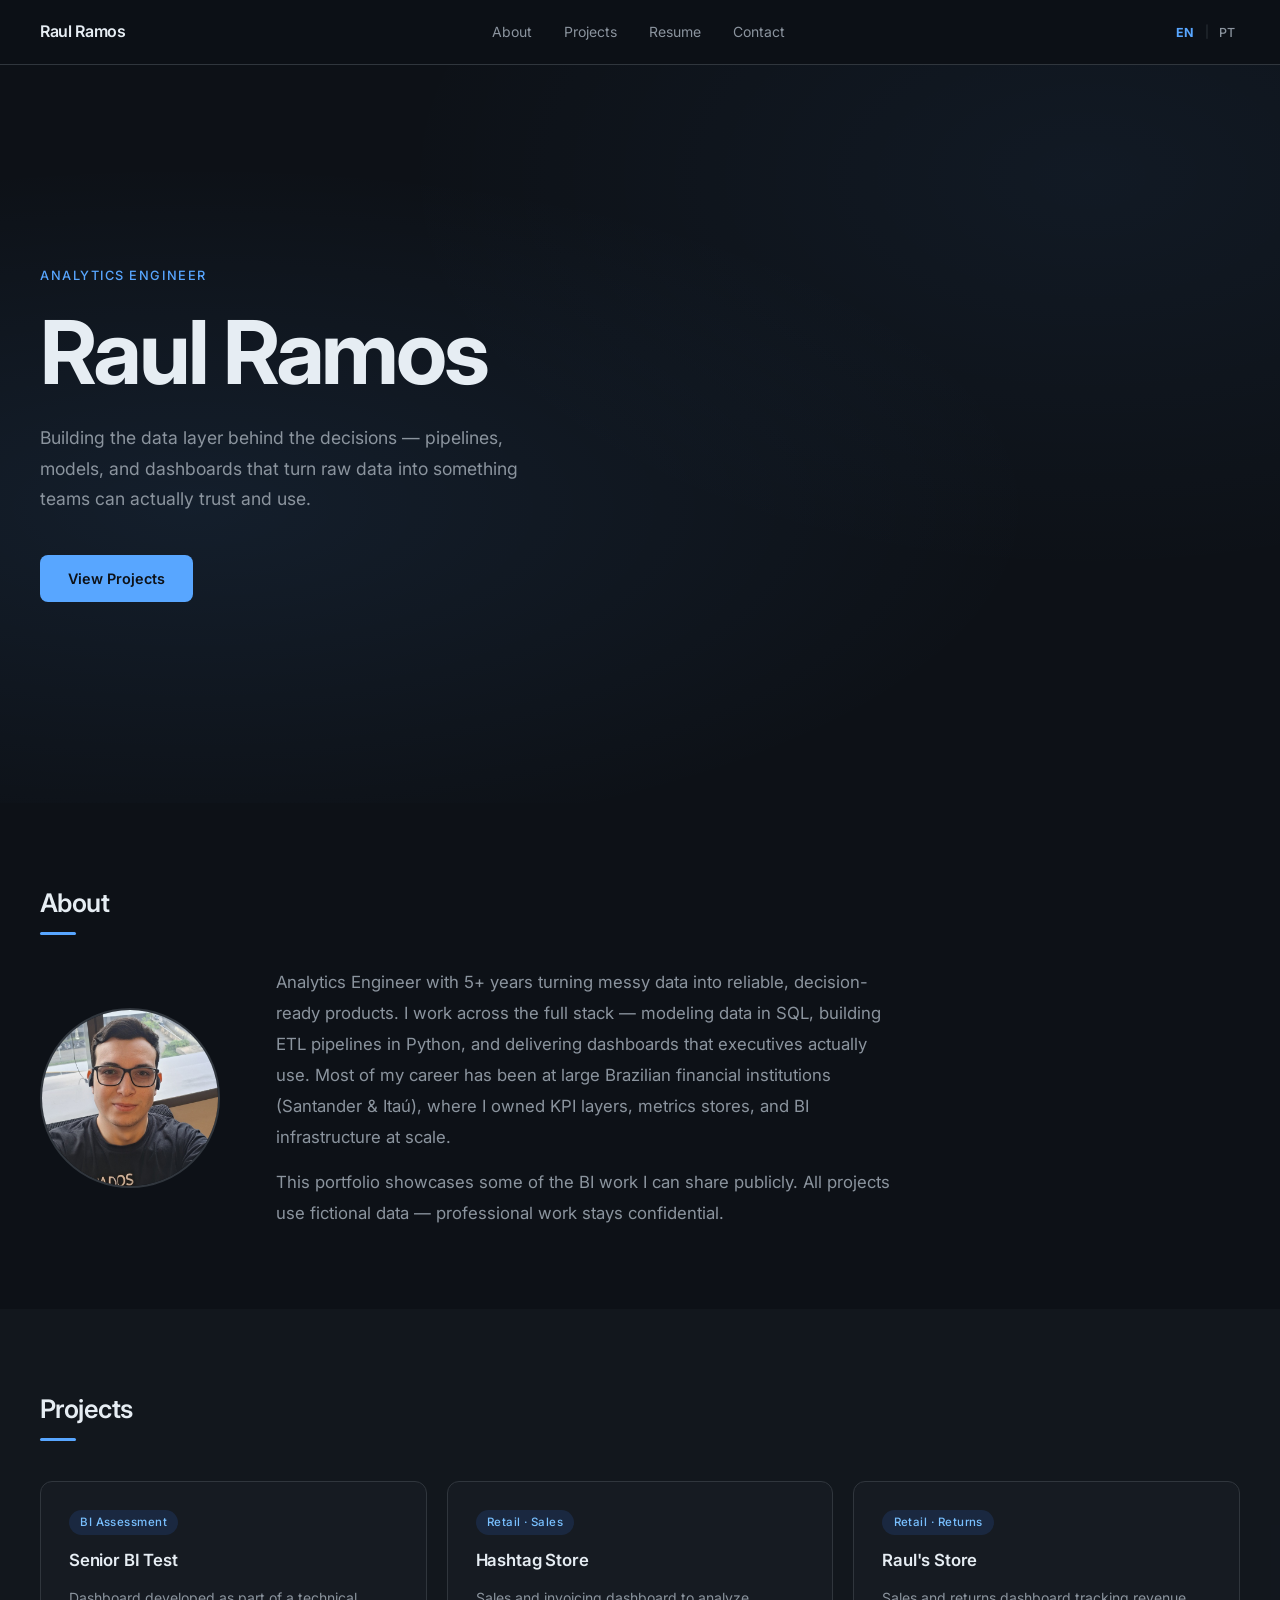
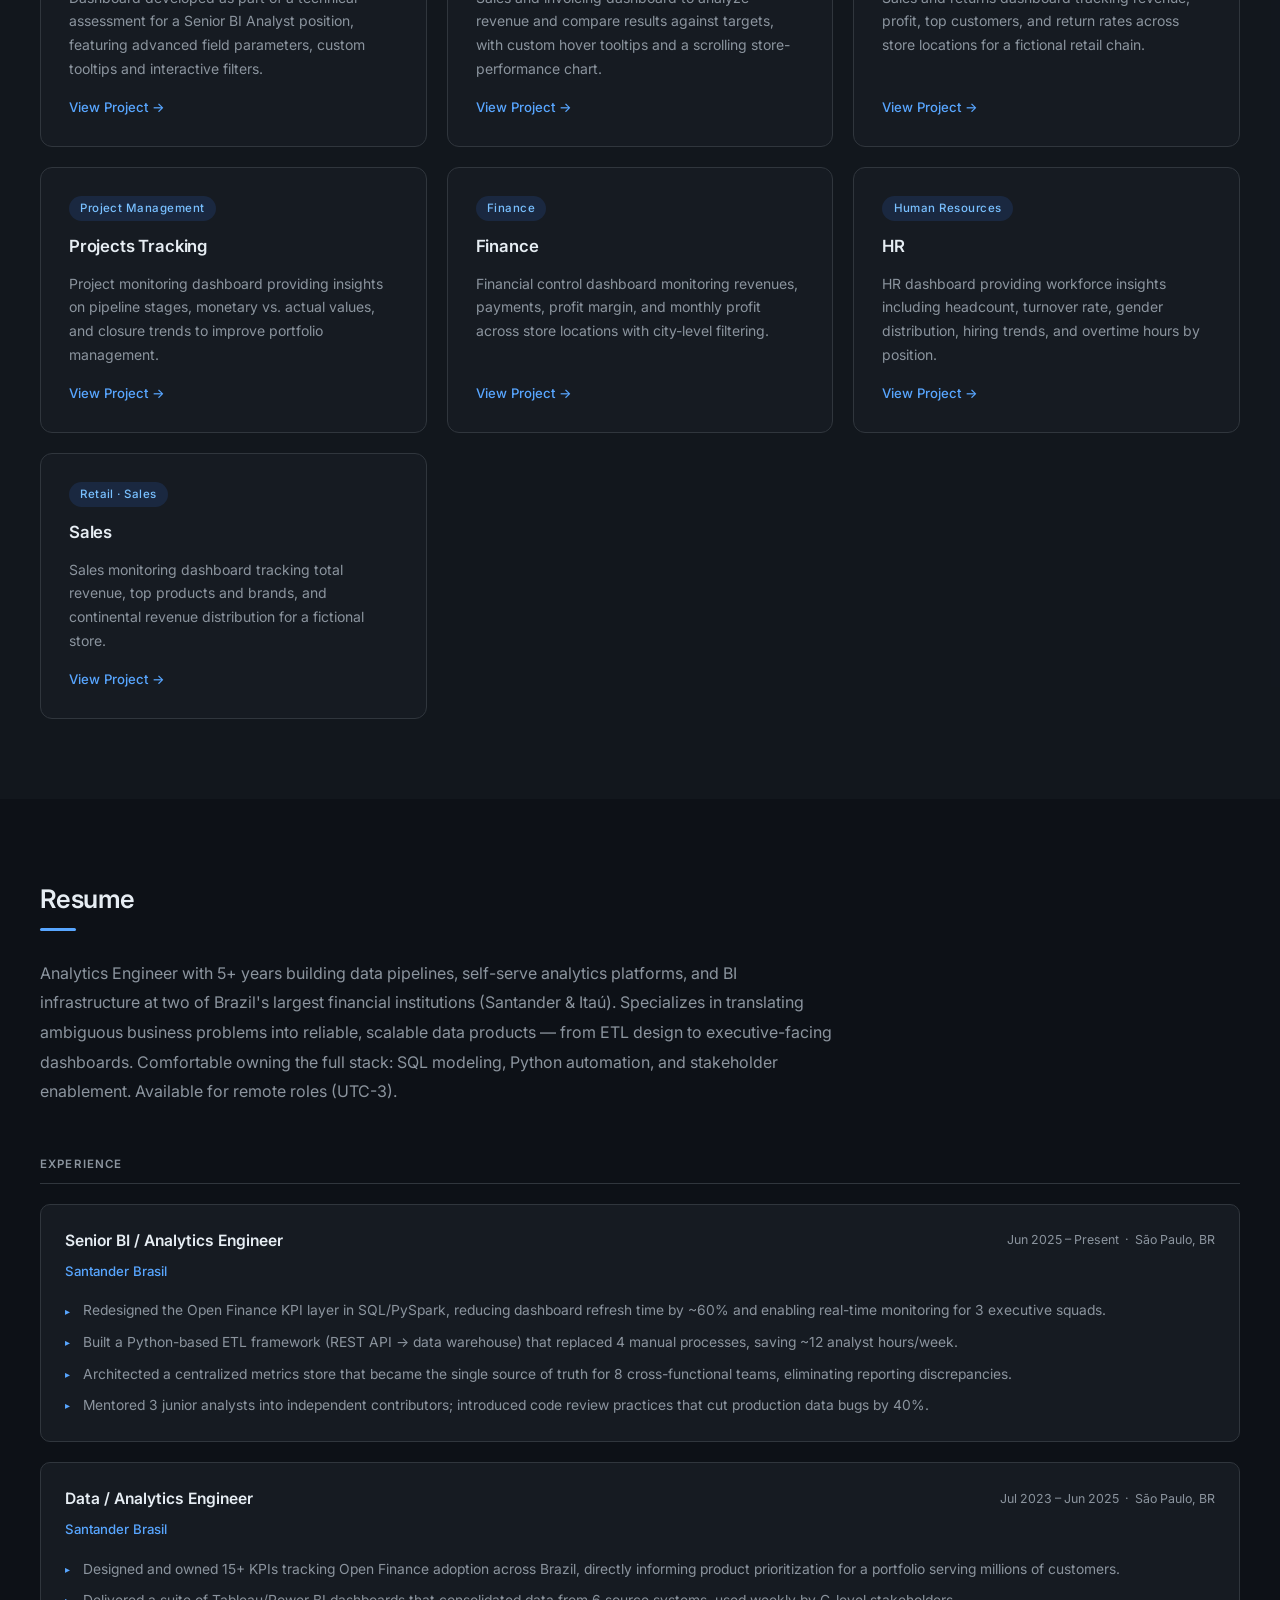
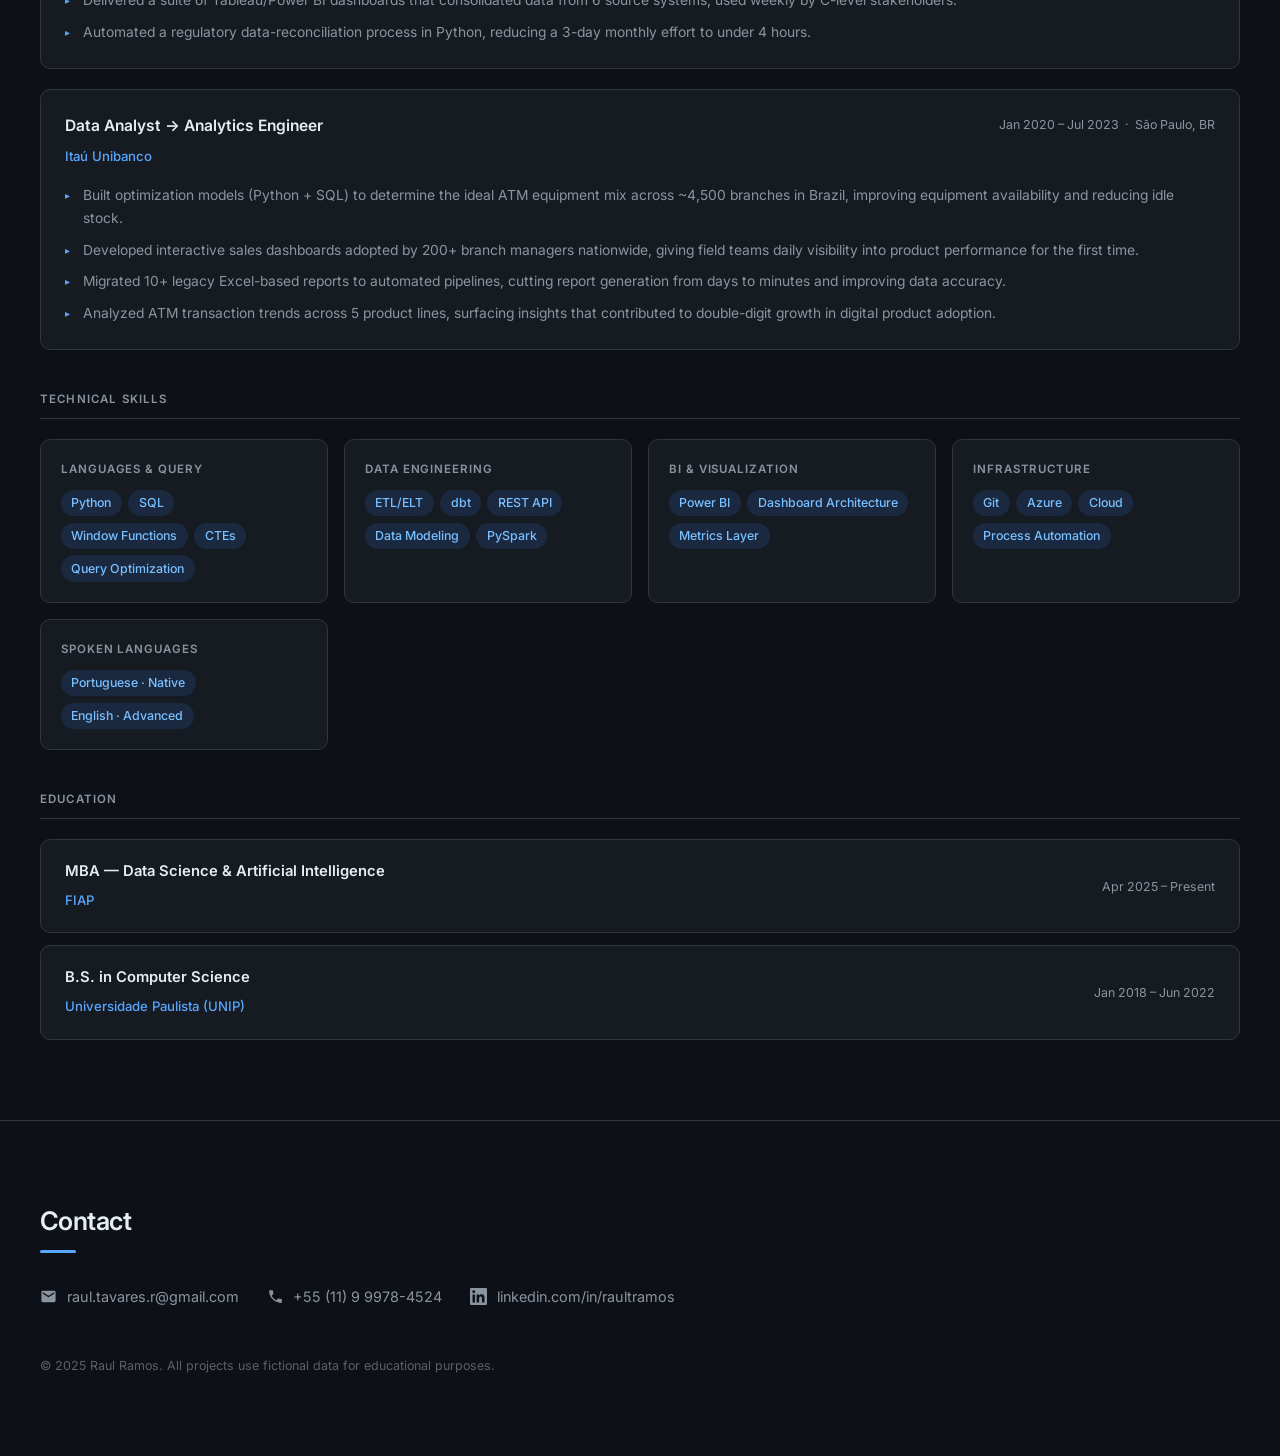
==== commit 78c9bdc2: "Update title to Analytics Engineer" ====
--- a/index.html
+++ b/index.html
@@ -3,7 +3,7 @@
 <head>
     <meta charset="UTF-8">
     <meta name="viewport" content="width=device-width, initial-scale=1.0">
-    <title>Raul Ramos | Data Analyst Portfolio</title>
+    <title>Raul Ramos | Analytics Engineer</title>
     <link rel="icon" type="image/svg+xml" href="favicon.svg">
     <link rel="stylesheet" href="styles.css">
     <link rel="preconnect" href="https://fonts.googleapis.com">
@@ -31,7 +31,7 @@
 
 <section class="hero">
     <div class="hero-content">
-        <p class="hero-eyebrow" data-i18n="hero.eyebrow">BI & Analytics Engineer</p>
+        <p class="hero-eyebrow" data-i18n="hero.eyebrow">Analytics Engineer</p>
         <h1 class="hero-title">Raul Ramos</h1>
         <p class="hero-description" data-i18n="hero.description">
             Building the data layer behind the decisions — pipelines, models, and dashboards
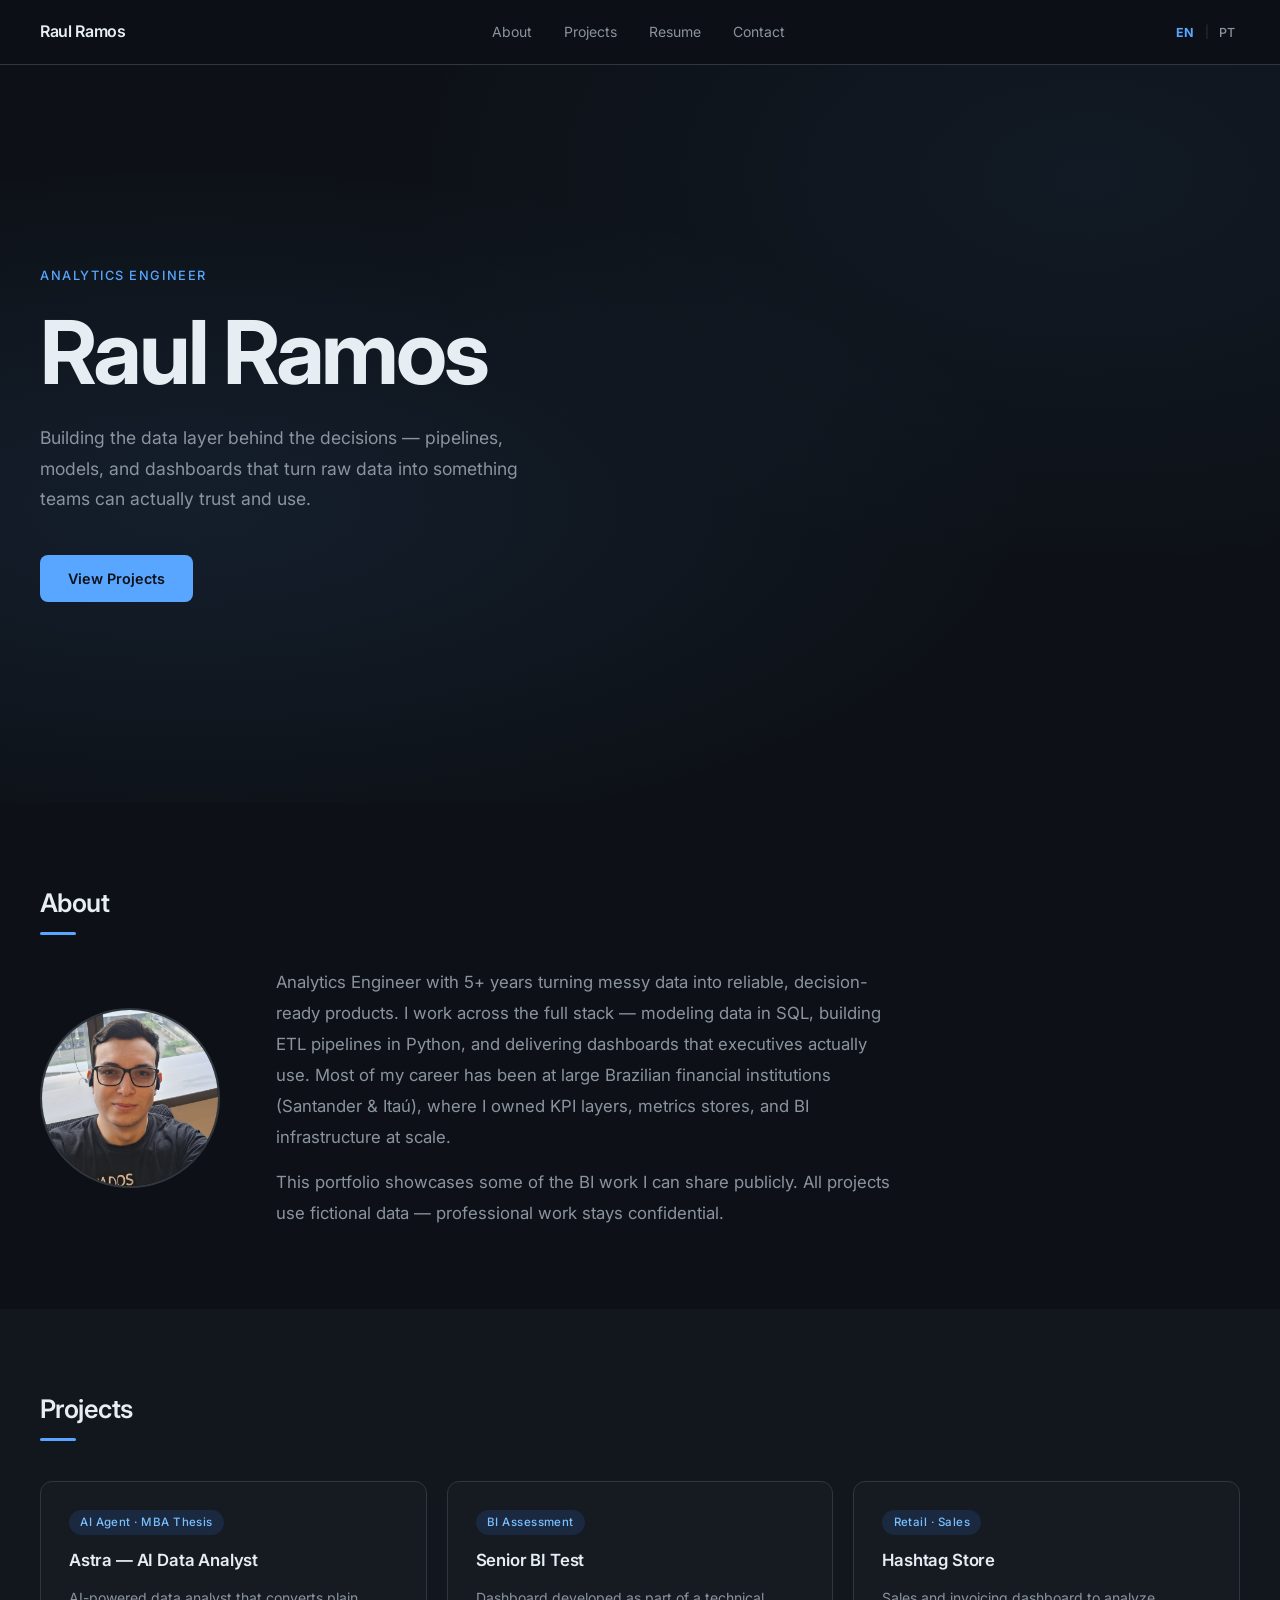
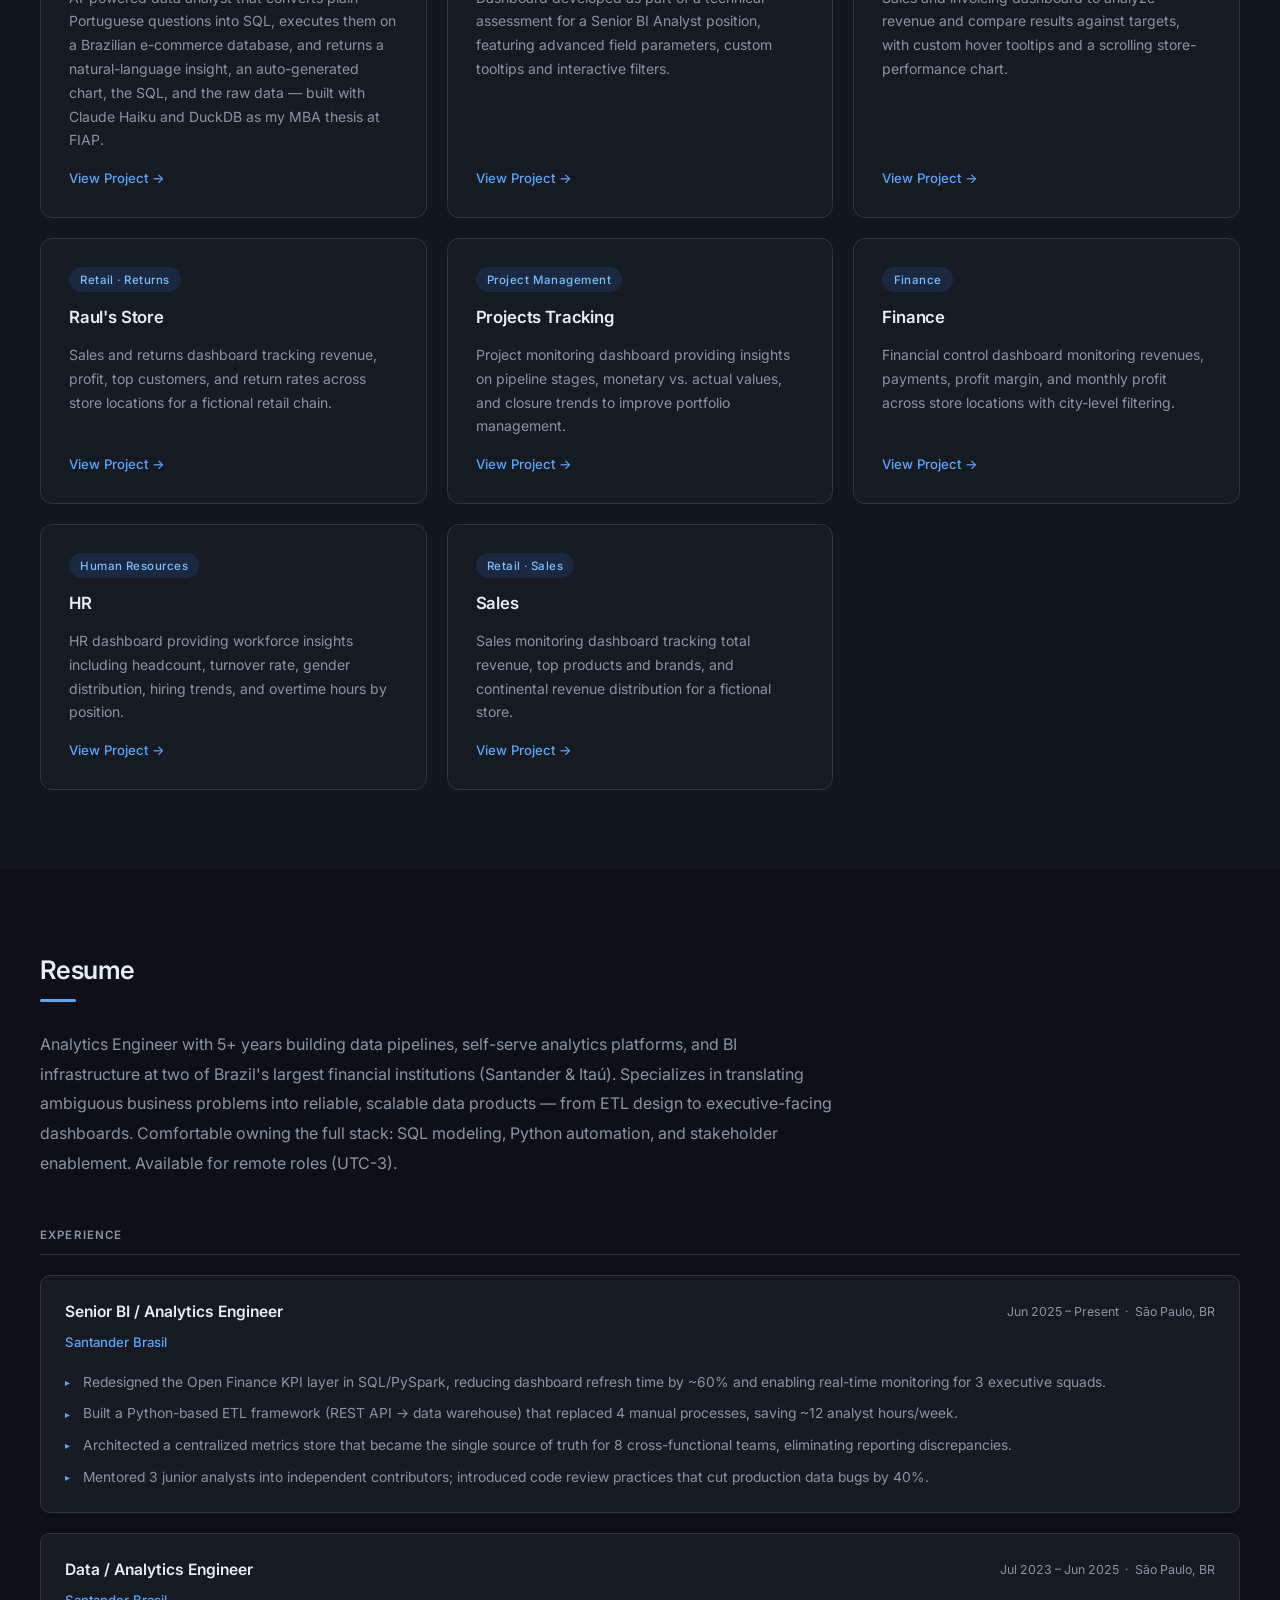
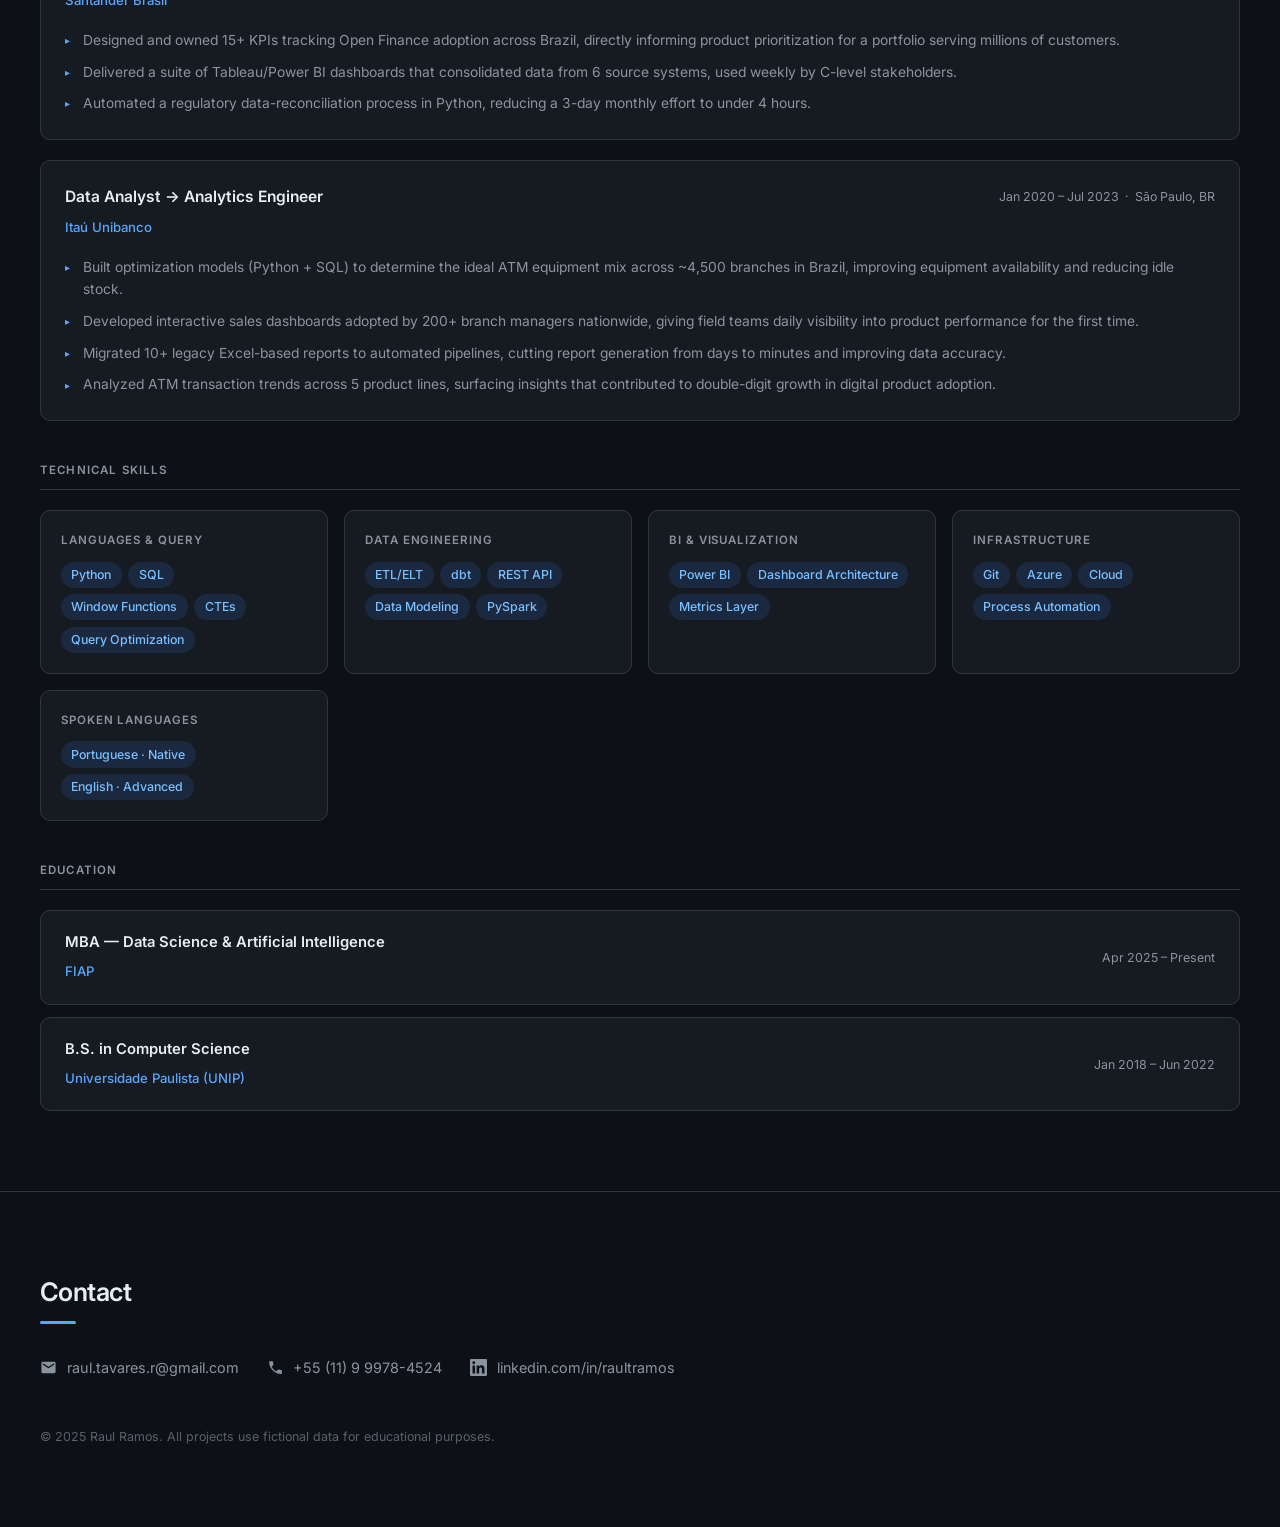
==== commit 16d10c06: "Add Astra AI project (MBA thesis at FIAP) Adds astra.html project page and the Astra card to the hom" ====
--- a/index.html
+++ b/index.html
@@ -68,6 +68,13 @@
         <h2 class="section-title" data-i18n="projects.title">Projects</h2>
         <div class="projects-grid">
 
+            <a href="projects/astra.html" class="project-card">
+                <span class="card-tag" data-i18n="card.astra.tag">AI Agent · MBA Thesis</span>
+                <h3 data-i18n="card.astra.title">Astra — AI Data Analyst</h3>
+                <p data-i18n="card.astra.desc">AI-powered data analyst that converts plain Portuguese questions into SQL, executes them on a Brazilian e-commerce database, and returns a natural-language insight, an auto-generated chart, the SQL, and the raw data — built with Claude Haiku and DuckDB as my MBA thesis at FIAP.</p>
+                <span class="card-link" data-i18n="card.viewmore">View Project →</span>
+            </a>
+
             <a href="projects/senior-bi-test.html" class="project-card">
                 <span class="card-tag" data-i18n="card.sbi.tag">BI Assessment</span>
                 <h3>Senior BI Test</h3>
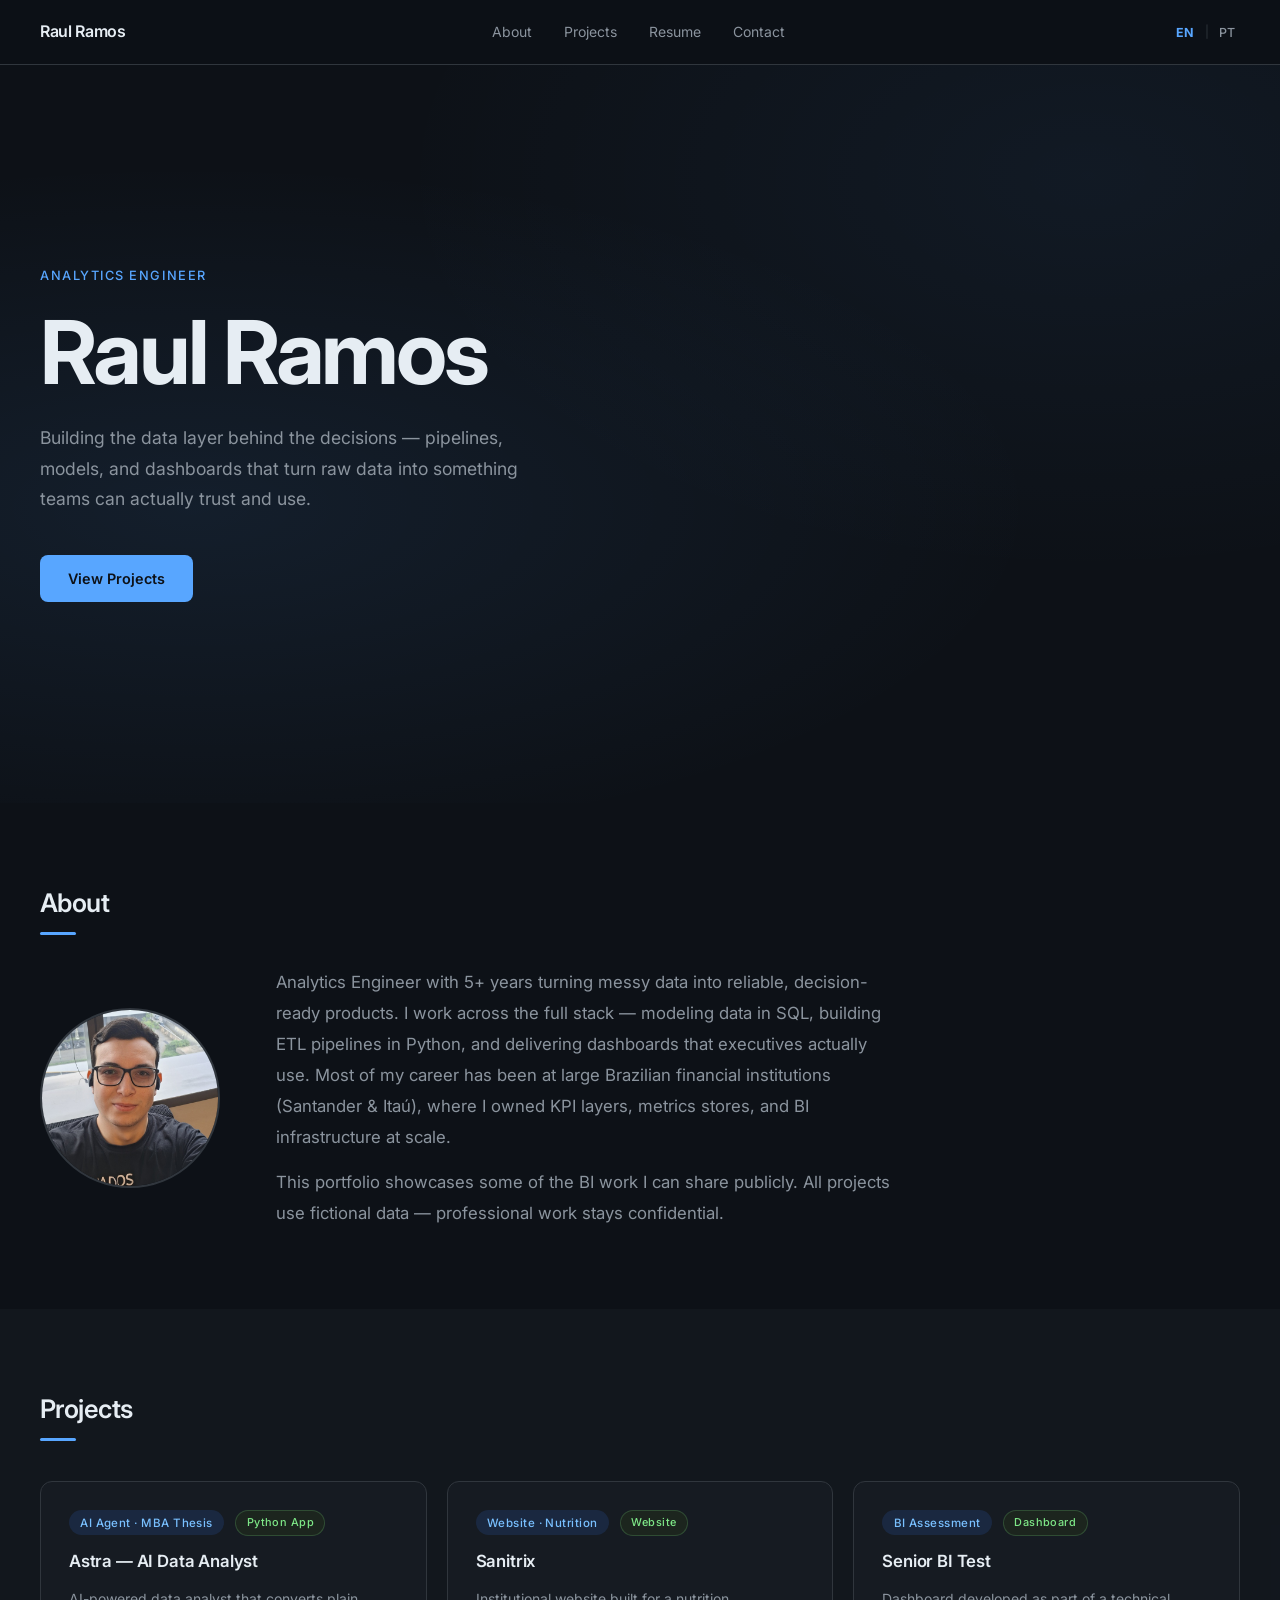
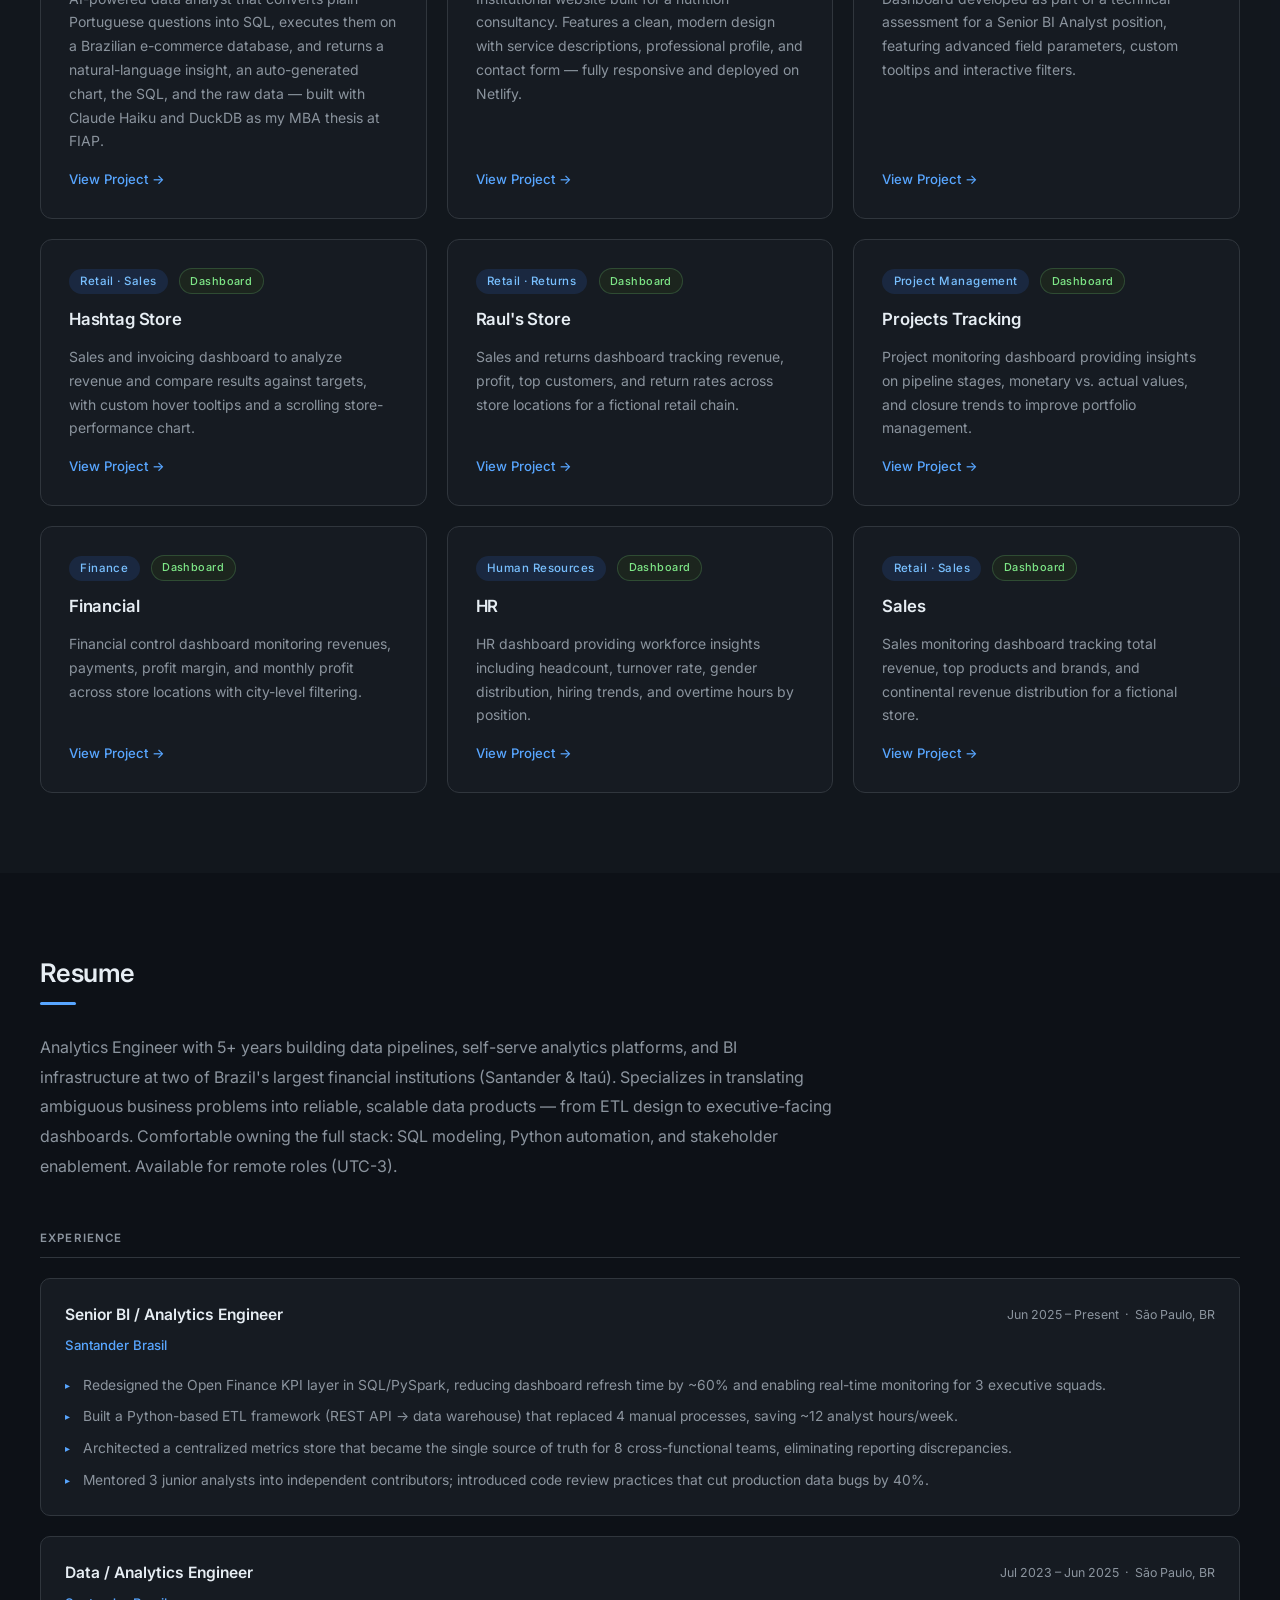
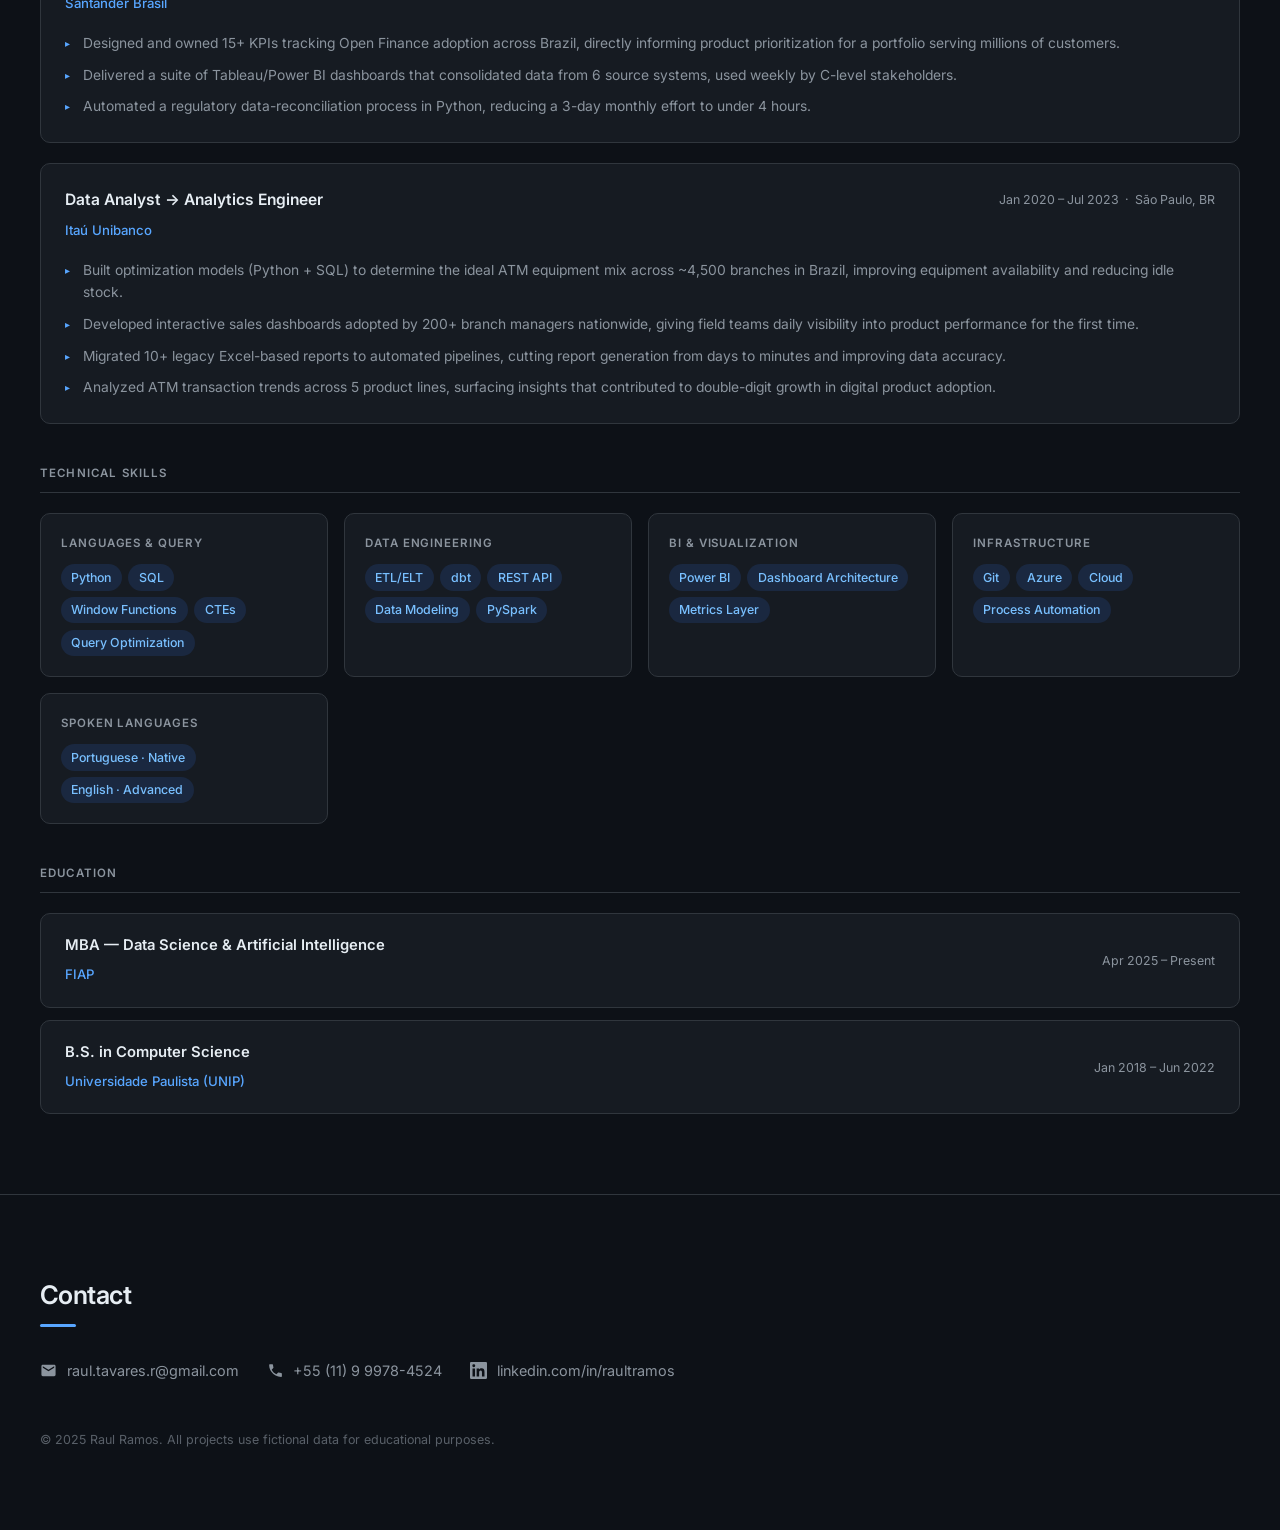
==== commit 5e498010: "Add lang switcher to all pages, type badges, Sanitrix project, Astra image - Language switcher (EN/P" ====
--- a/index.html
+++ b/index.html
@@ -69,56 +69,90 @@
         <div class="projects-grid">
 
             <a href="projects/astra.html" class="project-card">
-                <span class="card-tag" data-i18n="card.astra.tag">AI Agent · MBA Thesis</span>
+                <div class="card-tags-row">
+                    <span class="card-tag" data-i18n="card.astra.tag">AI Agent · MBA Thesis</span>
+                    <span class="card-type">Python App</span>
+                </div>
                 <h3 data-i18n="card.astra.title">Astra — AI Data Analyst</h3>
                 <p data-i18n="card.astra.desc">AI-powered data analyst that converts plain Portuguese questions into SQL, executes them on a Brazilian e-commerce database, and returns a natural-language insight, an auto-generated chart, the SQL, and the raw data — built with Claude Haiku and DuckDB as my MBA thesis at FIAP.</p>
                 <span class="card-link" data-i18n="card.viewmore">View Project →</span>
             </a>
 
+            <a href="projects/sanitrix.html" class="project-card">
+                <div class="card-tags-row">
+                    <span class="card-tag" data-i18n="card.sanitrix.tag">Website · Nutrition</span>
+                    <span class="card-type">Website</span>
+                </div>
+                <h3 data-i18n="card.sanitrix.title">Sanitrix</h3>
+                <p data-i18n="card.sanitrix.desc">Institutional website built for a nutrition consultancy. Features a clean, modern design with service descriptions, professional profile, and contact form — fully responsive and deployed on Netlify.</p>
+                <span class="card-link" data-i18n="card.viewmore">View Project →</span>
+            </a>
+
             <a href="projects/senior-bi-test.html" class="project-card">
-                <span class="card-tag" data-i18n="card.sbi.tag">BI Assessment</span>
+                <div class="card-tags-row">
+                    <span class="card-tag" data-i18n="card.sbi.tag">BI Assessment</span>
+                    <span class="card-type">Dashboard</span>
+                </div>
                 <h3>Senior BI Test</h3>
                 <p data-i18n="card.sbi.desc">Dashboard developed as part of a technical assessment for a Senior BI Analyst position, featuring advanced field parameters, custom tooltips and interactive filters.</p>
                 <span class="card-link" data-i18n="card.viewmore">View Project →</span>
             </a>
 
             <a href="projects/hashtag-store.html" class="project-card">
-                <span class="card-tag" data-i18n="card.hashtag.tag">Retail · Sales</span>
+                <div class="card-tags-row">
+                    <span class="card-tag" data-i18n="card.hashtag.tag">Retail · Sales</span>
+                    <span class="card-type">Dashboard</span>
+                </div>
                 <h3>Hashtag Store</h3>
                 <p data-i18n="card.hashtag.desc">Sales and invoicing dashboard to analyze revenue and compare results against targets, with custom hover tooltips and a scrolling store-performance chart.</p>
                 <span class="card-link" data-i18n="card.viewmore">View Project →</span>
             </a>
 
             <a href="projects/rauls-store.html" class="project-card">
-                <span class="card-tag" data-i18n="card.rauls.tag">Retail · Returns</span>
+                <div class="card-tags-row">
+                    <span class="card-tag" data-i18n="card.rauls.tag">Retail · Returns</span>
+                    <span class="card-type">Dashboard</span>
+                </div>
                 <h3>Raul's Store</h3>
                 <p data-i18n="card.rauls.desc">Sales and returns dashboard tracking revenue, profit, top customers, and return rates across store locations for a fictional retail chain.</p>
                 <span class="card-link" data-i18n="card.viewmore">View Project →</span>
             </a>
 
             <a href="projects/projects-tracking.html" class="project-card">
-                <span class="card-tag" data-i18n="card.tracking.tag">Project Management</span>
+                <div class="card-tags-row">
+                    <span class="card-tag" data-i18n="card.tracking.tag">Project Management</span>
+                    <span class="card-type">Dashboard</span>
+                </div>
                 <h3 data-i18n="card.tracking.title">Projects Tracking</h3>
                 <p data-i18n="card.tracking.desc">Project monitoring dashboard providing insights on pipeline stages, monetary vs. actual values, and closure trends to improve portfolio management.</p>
                 <span class="card-link" data-i18n="card.viewmore">View Project →</span>
             </a>
 
             <a href="projects/financial.html" class="project-card">
-                <span class="card-tag" data-i18n="card.financial.tag">Finance</span>
-                <h3 data-i18n="card.financial.tag">Financial</h3>
+                <div class="card-tags-row">
+                    <span class="card-tag" data-i18n="card.financial.tag">Finance</span>
+                    <span class="card-type">Dashboard</span>
+                </div>
+                <h3>Financial</h3>
                 <p data-i18n="card.financial.desc">Financial control dashboard monitoring revenues, payments, profit margin, and monthly profit across store locations with city-level filtering.</p>
                 <span class="card-link" data-i18n="card.viewmore">View Project →</span>
             </a>
 
             <a href="projects/hr.html" class="project-card">
-                <span class="card-tag" data-i18n="card.hr.tag">Human Resources</span>
+                <div class="card-tags-row">
+                    <span class="card-tag" data-i18n="card.hr.tag">Human Resources</span>
+                    <span class="card-type">Dashboard</span>
+                </div>
                 <h3>HR</h3>
                 <p data-i18n="card.hr.desc">HR dashboard providing workforce insights including headcount, turnover rate, gender distribution, hiring trends, and overtime hours by position.</p>
                 <span class="card-link" data-i18n="card.viewmore">View Project →</span>
             </a>
 
             <a href="projects/sales.html" class="project-card">
-                <span class="card-tag" data-i18n="card.sales.tag">Retail · Sales</span>
+                <div class="card-tags-row">
+                    <span class="card-tag" data-i18n="card.sales.tag">Retail · Sales</span>
+                    <span class="card-type">Dashboard</span>
+                </div>
                 <h3>Sales</h3>
                 <p data-i18n="card.sales.desc">Sales monitoring dashboard tracking total revenue, top products and brands, and continental revenue distribution for a fictional store.</p>
                 <span class="card-link" data-i18n="card.viewmore">View Project →</span>
--- a/styles.css
+++ b/styles.css
@@ -200,6 +200,27 @@
     width: fit-content;
 }
 
+.card-type {
+    display: inline-block;
+    background: rgba(30, 40, 30, 0.8);
+    color: #7ee787;
+    font-size: 0.68rem;
+    font-weight: 500;
+    padding: 0.2rem 0.65rem;
+    border-radius: 20px;
+    letter-spacing: 0.04em;
+    border: 1px solid rgba(126, 231, 135, 0.2);
+    width: fit-content;
+    margin-left: 0.35rem;
+}
+
+.card-tags-row {
+    display: flex;
+    flex-wrap: wrap;
+    align-items: center;
+    gap: 0.35rem;
+}
+
 .project-card h3 {
     font-size: 1.05rem;
     font-weight: 600;
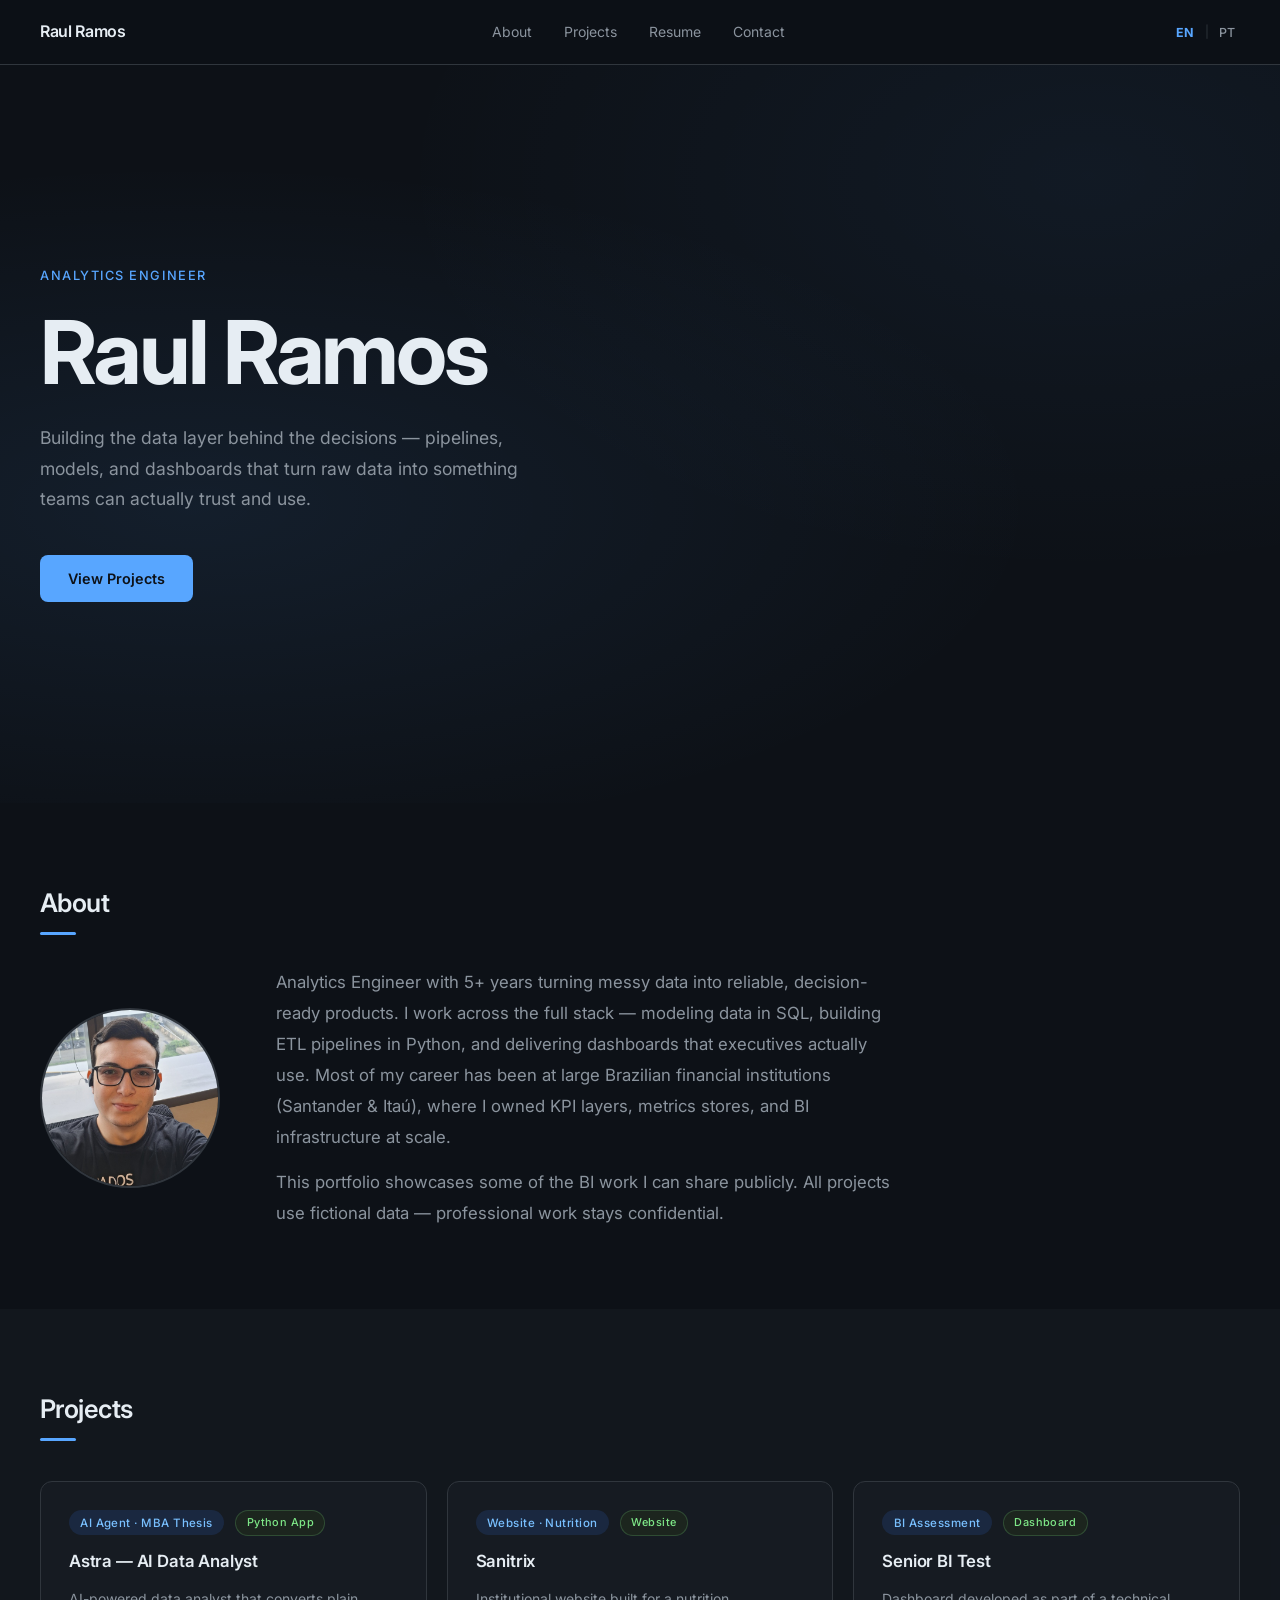
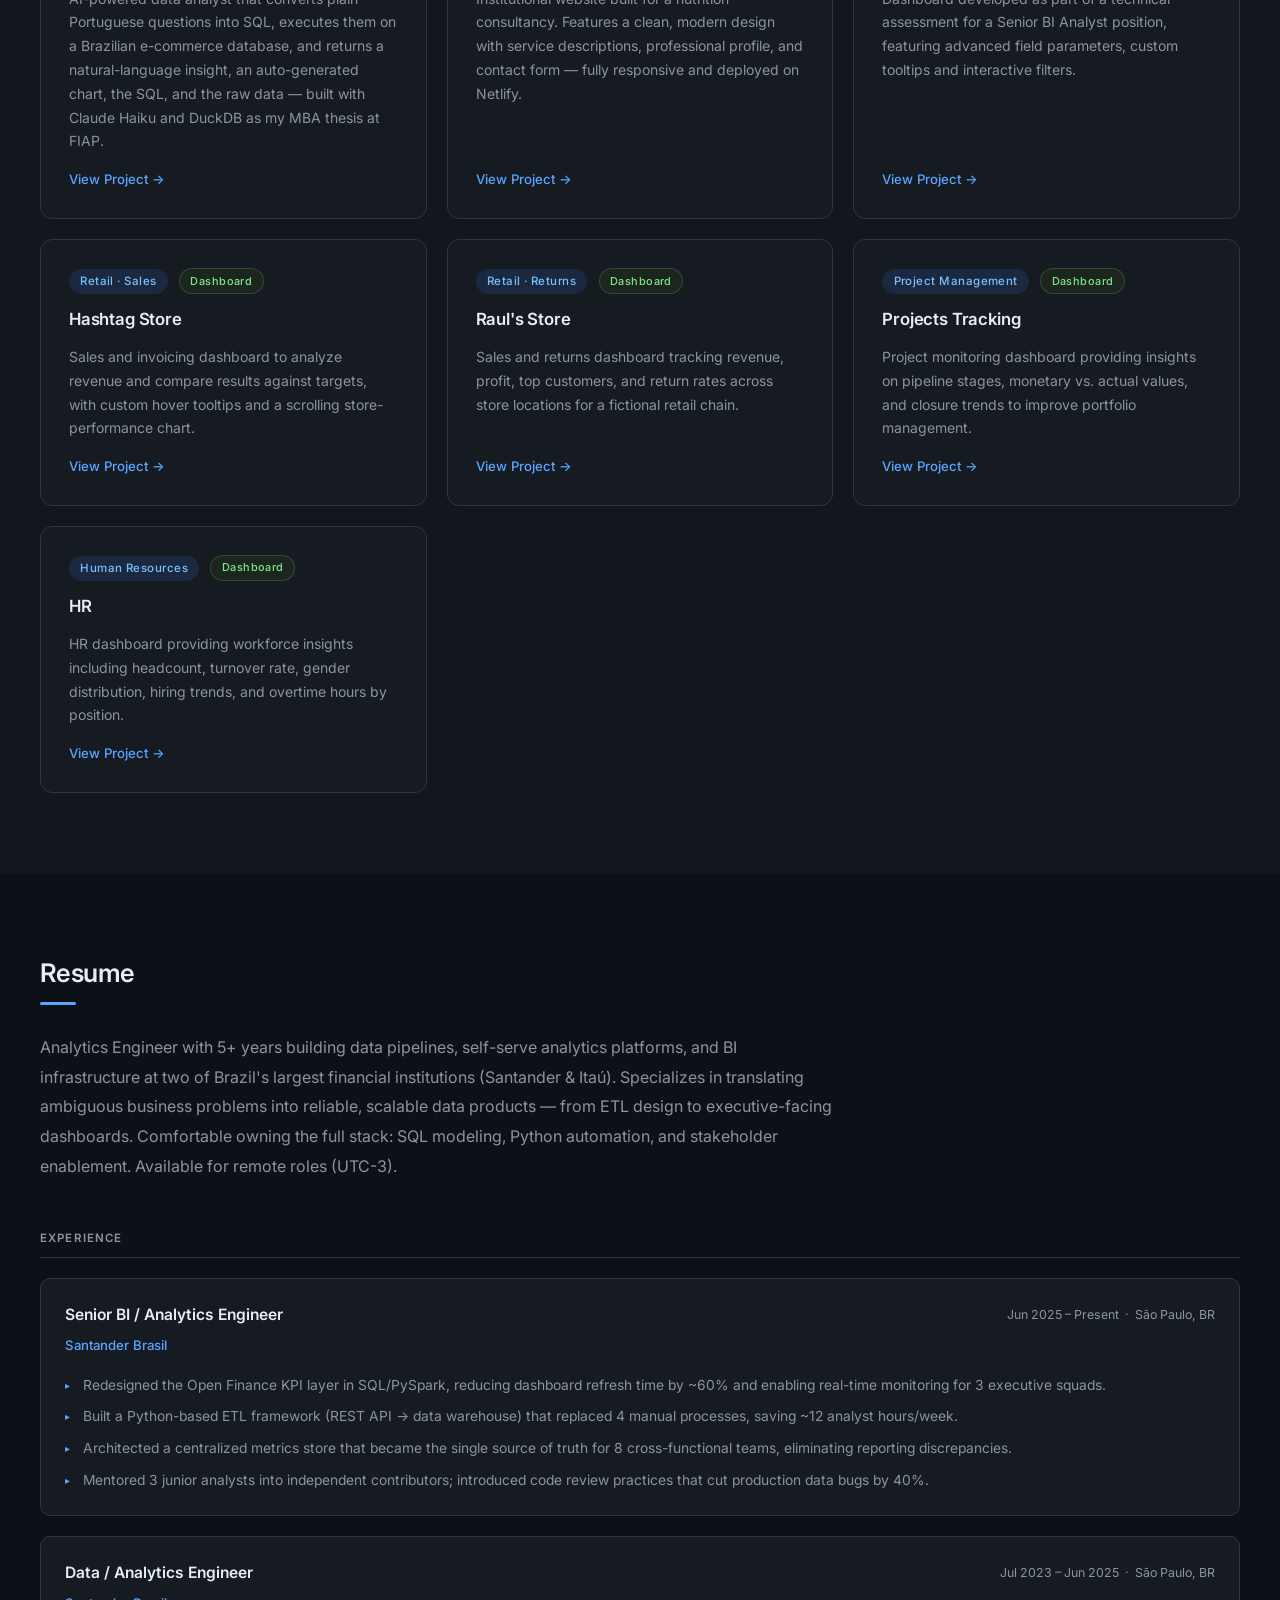
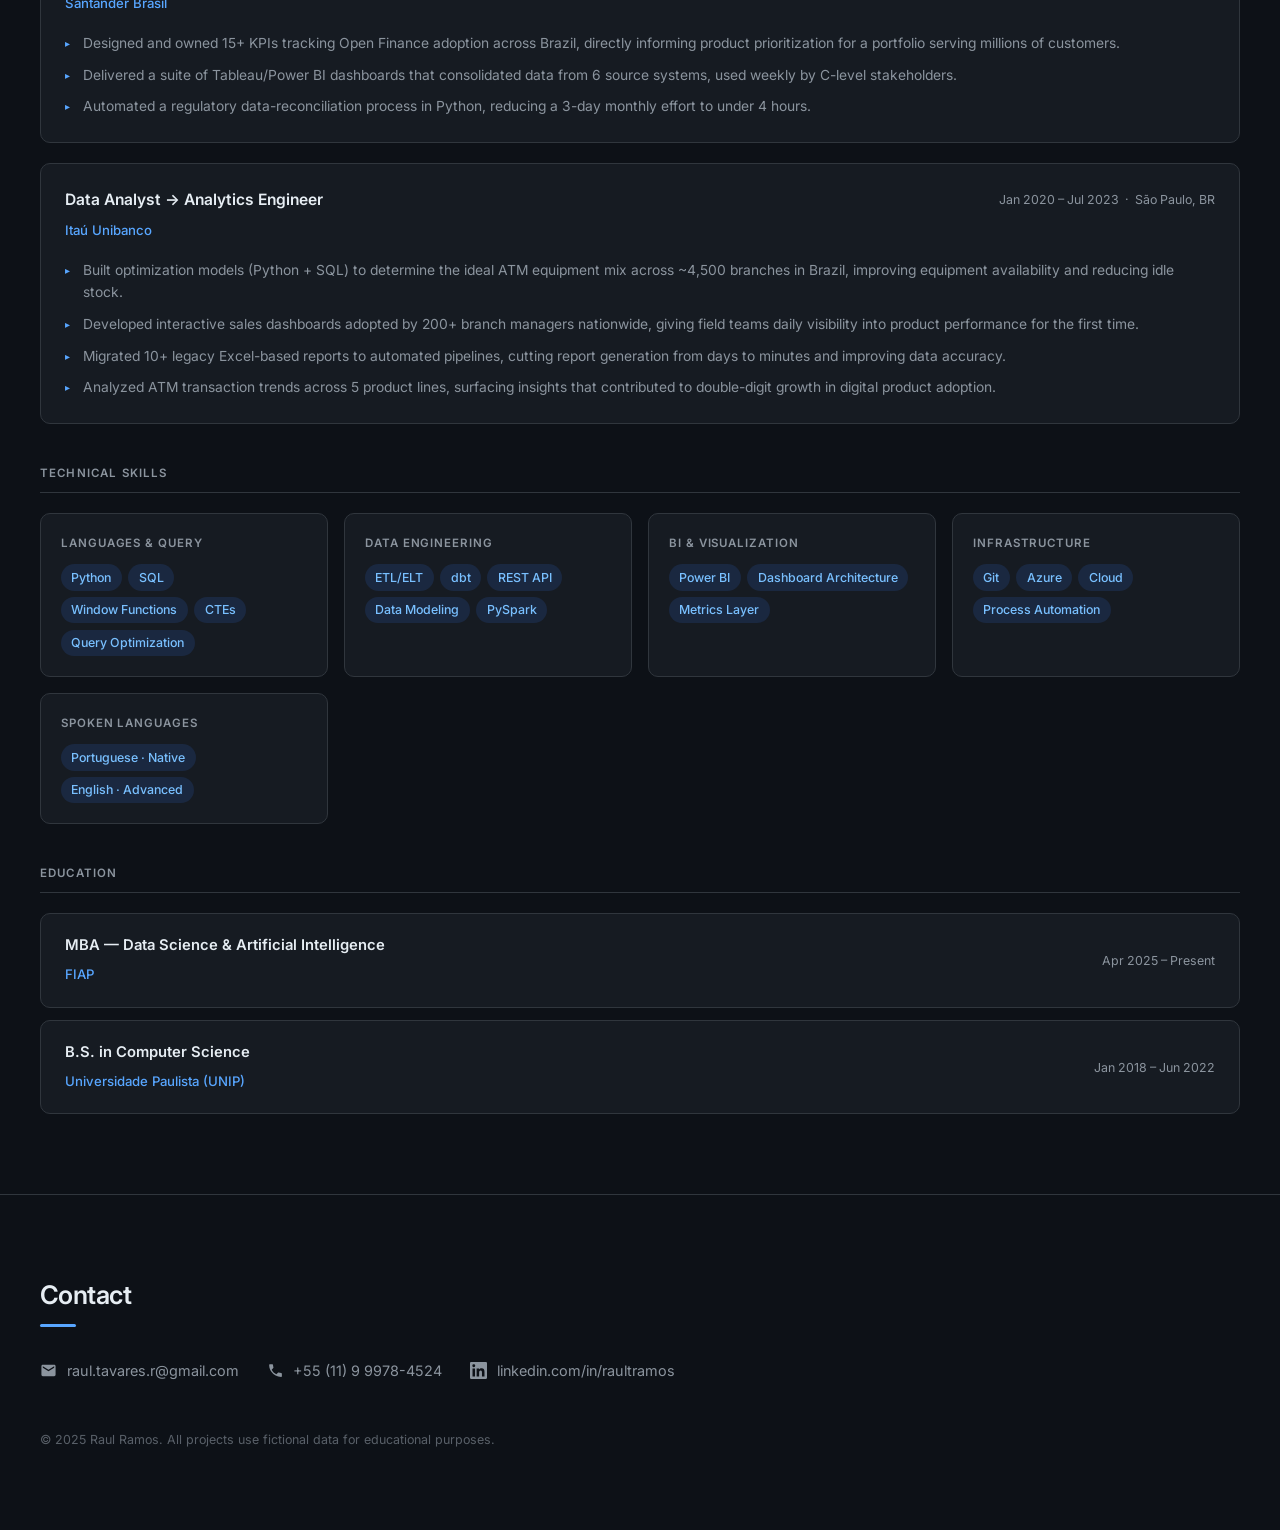
==== commit d5ee08db: "Update Power BI embed links and remove Sales/Financial from portfolio Co-Authored-By: Claude Sonnet " ====
--- a/index.html
+++ b/index.html
@@ -128,16 +128,6 @@
                 <span class="card-link" data-i18n="card.viewmore">View Project →</span>
             </a>
 
-            <a href="projects/financial.html" class="project-card">
-                <div class="card-tags-row">
-                    <span class="card-tag" data-i18n="card.financial.tag">Finance</span>
-                    <span class="card-type">Dashboard</span>
-                </div>
-                <h3>Financial</h3>
-                <p data-i18n="card.financial.desc">Financial control dashboard monitoring revenues, payments, profit margin, and monthly profit across store locations with city-level filtering.</p>
-                <span class="card-link" data-i18n="card.viewmore">View Project →</span>
-            </a>
-
             <a href="projects/hr.html" class="project-card">
                 <div class="card-tags-row">
                     <span class="card-tag" data-i18n="card.hr.tag">Human Resources</span>
@@ -148,15 +138,6 @@
                 <span class="card-link" data-i18n="card.viewmore">View Project →</span>
             </a>
 
-            <a href="projects/sales.html" class="project-card">
-                <div class="card-tags-row">
-                    <span class="card-tag" data-i18n="card.sales.tag">Retail · Sales</span>
-                    <span class="card-type">Dashboard</span>
-                </div>
-                <h3>Sales</h3>
-                <p data-i18n="card.sales.desc">Sales monitoring dashboard tracking total revenue, top products and brands, and continental revenue distribution for a fictional store.</p>
-                <span class="card-link" data-i18n="card.viewmore">View Project →</span>
-            </a>
 
         </div>
     </div>
@@ -268,8 +249,8 @@
             <div class="skill-category">
                 <span class="skill-label" data-i18n="skill.lang">Spoken Languages</span>
                 <div class="skill-tags">
-                    <span class="skill-tag">Portuguese · Native</span>
-                    <span class="skill-tag">English · Advanced</span>
+                    <span class="skill-tag" data-i18n="lang.portuguese">Portuguese · Native</span>
+                    <span class="skill-tag" data-i18n="lang.english">English · Advanced</span>
                 </div>
             </div>
         </div>
